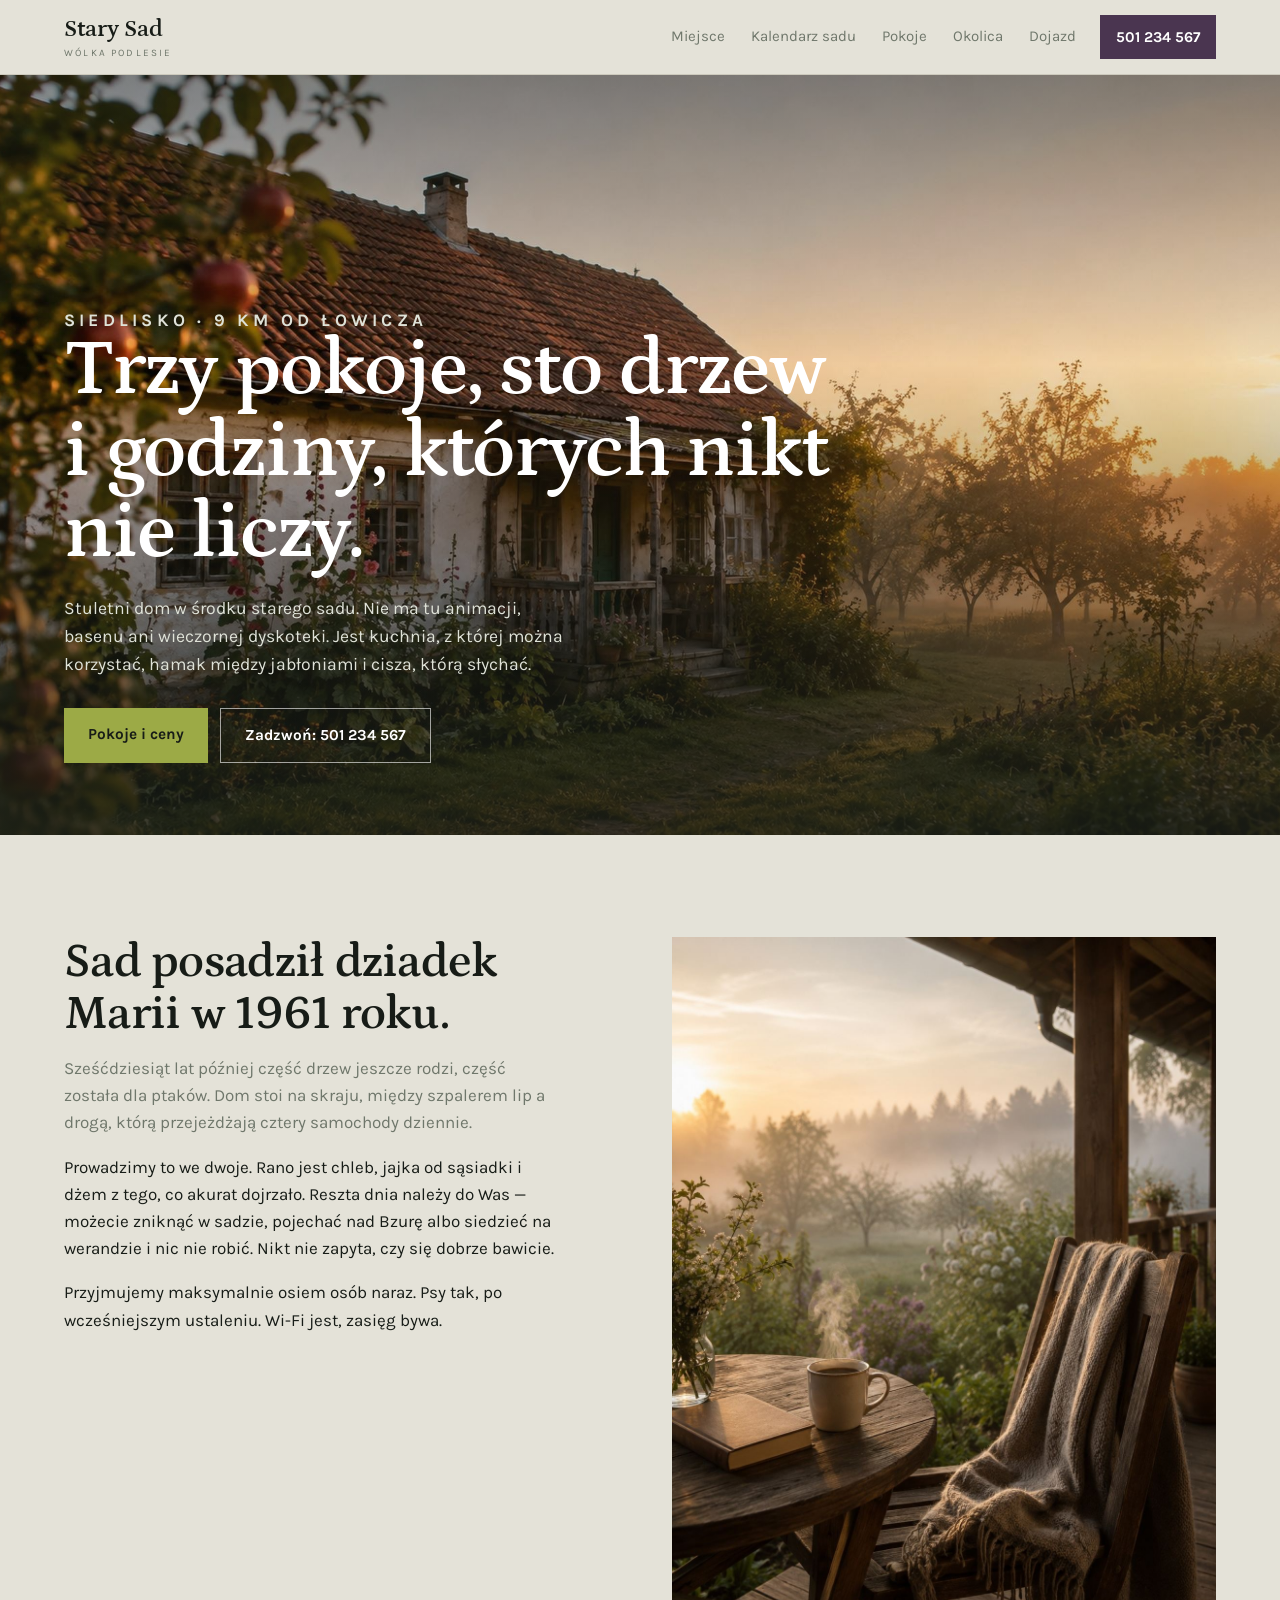
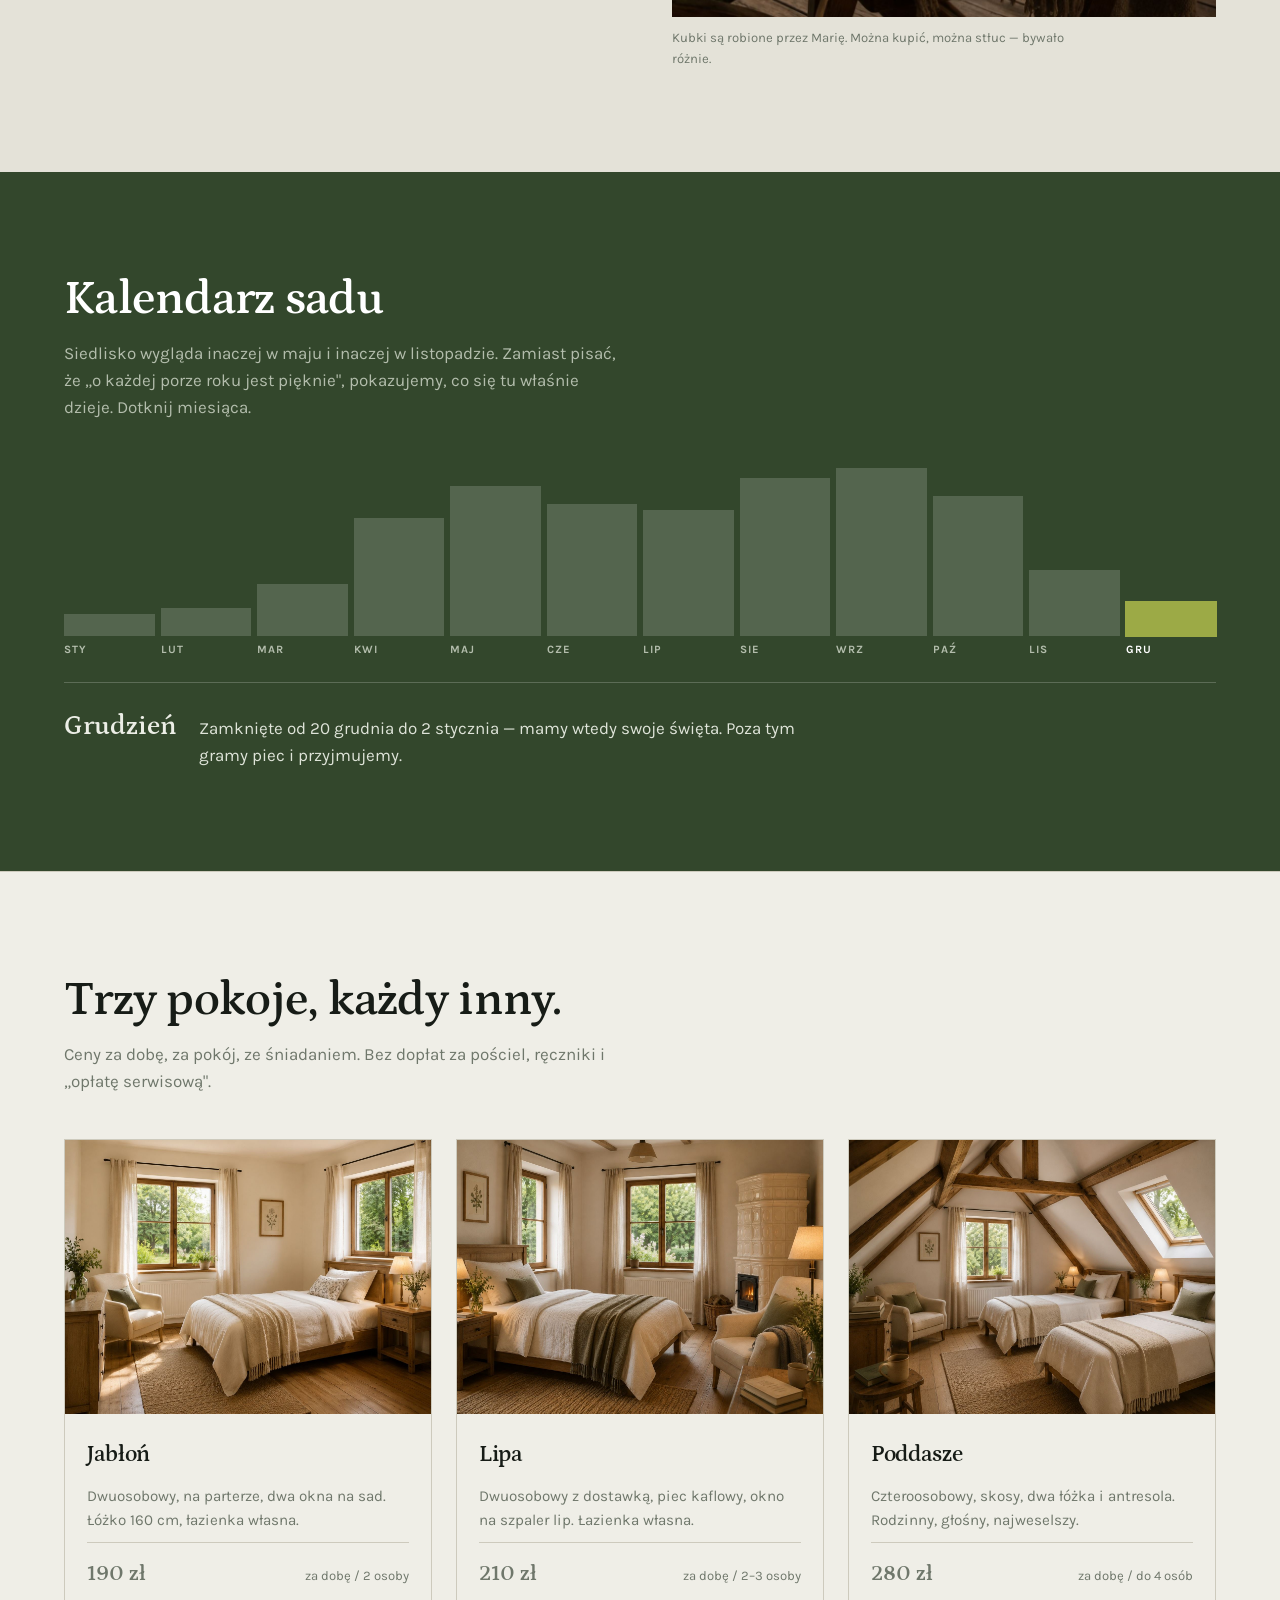
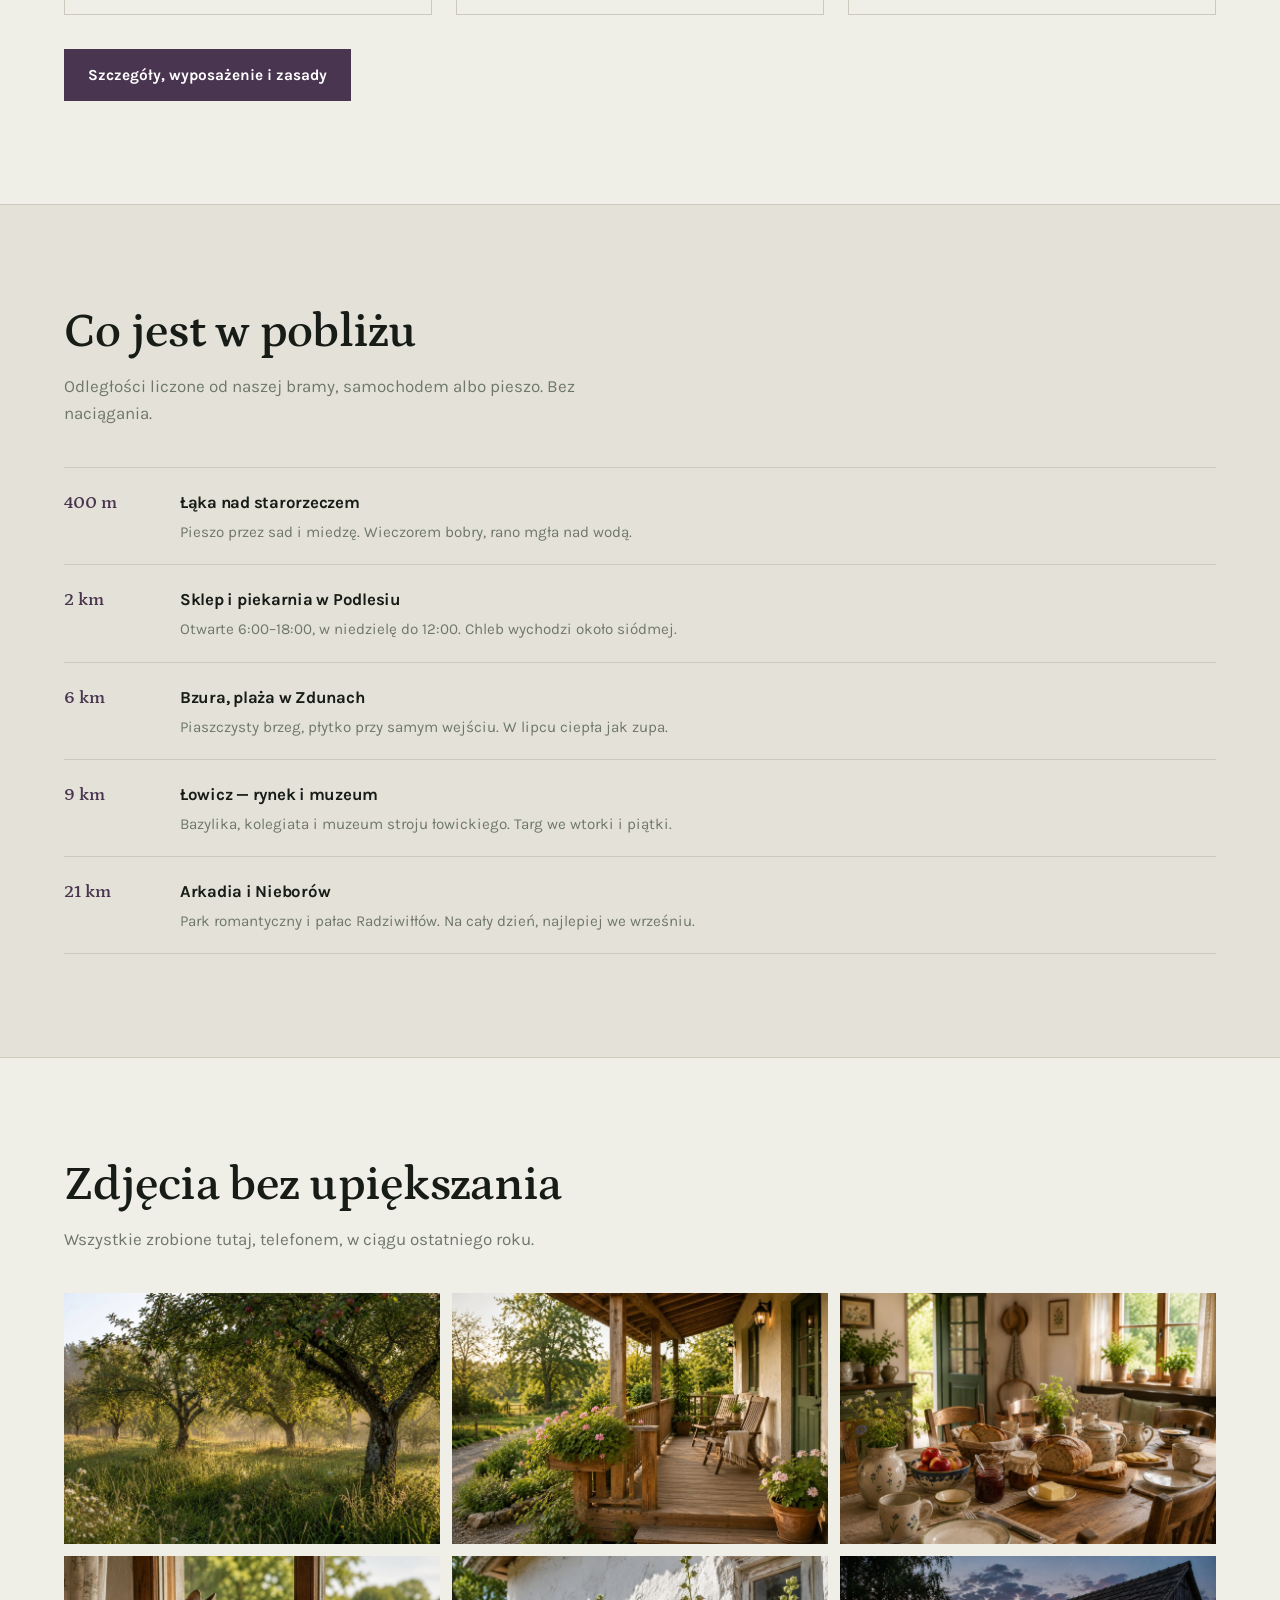
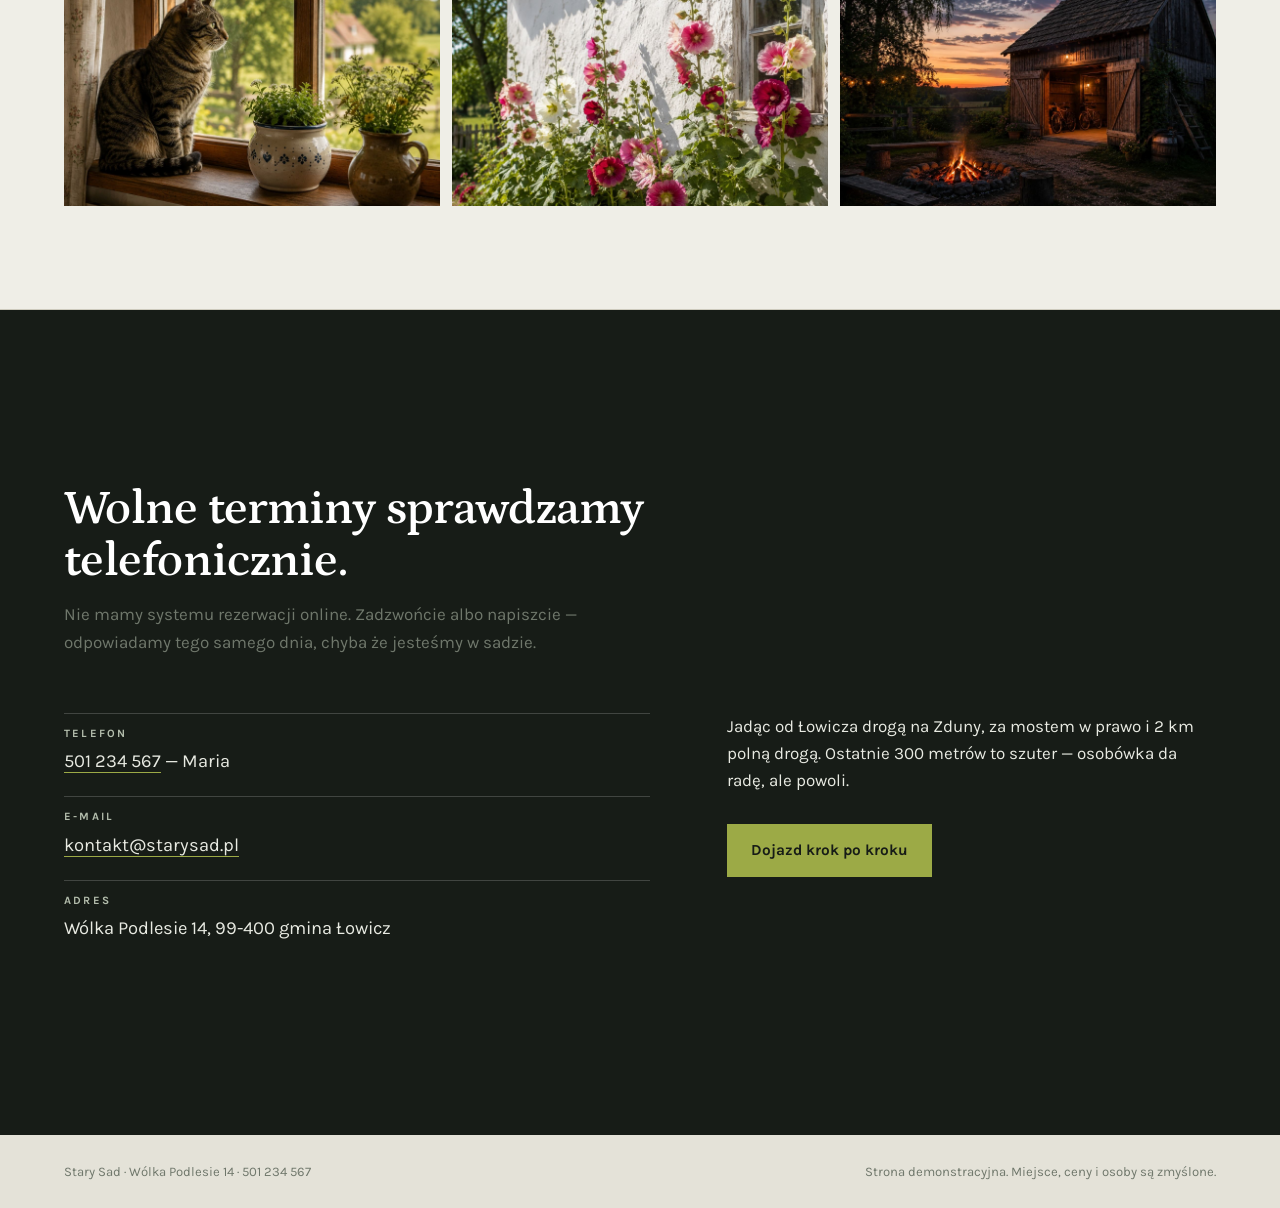
==== index.html @ 6d272d31 "Add files via upload" ====
<!doctype html>
<html lang="pl">
<head>
<meta charset="utf-8">
<meta name="viewport" content="width=device-width,initial-scale=1">
<title>Stary Sad — siedlisko w starym sadzie pod Łowiczem</title>
<meta name="description" content="Trzy pokoje w stuletnim domu, sto drzew owocowych i cisza. Nocleg od 190 zł. Siedlisko Stary Sad, Wólka Podlesie koło Łowicza.">
<meta property="og:title" content="Stary Sad — siedlisko w starym sadzie">
<meta property="og:description" content="Trzy pokoje, sto drzew i godziny, których nikt nie liczy. 9 km od Łowicza.">
<meta property="og:type" content="website">
<meta property="og:image" content="https://alexgreen-art.github.io/stary-sad/img/hero-dom.jpg">
<meta property="og:image:width" content="2000">
<meta property="og:image:height" content="1125">
<meta property="og:url" content="https://alexgreen-art.github.io/stary-sad/">
<meta property="og:locale" content="pl_PL">
<link rel="icon" href="data:image/svg+xml,<svg xmlns='http://www.w3.org/2000/svg' viewBox='0 0 32 32'><rect width='32' height='32' fill='%2333472c'/><circle cx='16' cy='19' r='8' fill='%239caa46'/><path d='M16 11V5' stroke='%23e4e2d8' stroke-width='2'/></svg>">
<link rel="preconnect" href="https://fonts.googleapis.com">
<link rel="preconnect" href="https://fonts.gstatic.com" crossorigin>
<link href="https://fonts.googleapis.com/css2?family=Karla:wght@400;700&family=Petrona:wght@500;600&display=swap" rel="stylesheet">
<link rel="canonical" href="https://alexgreen-art.github.io/stary-sad/">
<link rel="stylesheet" href="styl.css">
</head>
<body>

<header class="gora">
  <div class="owijka gora-rzad">
    <a class="znak" href="index.html">Stary Sad<i>Wólka Podlesie</i></a>
    <nav class="menu">
      <a href="#miejsce">Miejsce</a>
      <a href="#kalendarz">Kalendarz sadu</a>
      <a href="pokoje.html">Pokoje</a>
      <a href="#okolica">Okolica</a>
      <a href="kontakt.html">Dojazd</a>
    </nav>
    <a class="telefon" href="tel:+48501234567">501 234 567</a>
  </div>
</header>

<main>

<section class="hero">
  <div class="ph" data-opis="zdjęcie: dom i sad wiosną">
    <img src="img/hero-dom.jpg" width="2000" height="1125" fetchpriority="high" alt="Bielona chałupa z gankiem, sad we mgle o wschodzie słońca">
  </div>
  <div class="owijka hero-tresc">
    <p class="nadpis">Siedlisko · 9 km od Łowicza</p>
    <h1>Trzy pokoje, sto drzew<br>i godziny, których nikt nie liczy.</h1>
    <p>Stuletni dom w środku starego sadu. Nie ma tu animacji, basenu ani wieczornej dyskoteki. Jest kuchnia, z której można korzystać, hamak między jabłoniami i cisza, którą słychać.</p>
    <div class="przyciski">
      <a class="btn btn-glowny" href="pokoje.html">Pokoje i ceny</a>
      <a class="btn btn-obrys" href="tel:+48501234567">Zadzwoń: 501 234 567</a>
    </div>
  </div>
</section>

<section class="blok">
  <div class="owijka para" id="miejsce">
    <div>
      <h2 class="tytul">Sad posadził dziadek Marii w 1961 roku.</h2>
      <p class="wstep">Sześćdziesiąt lat później część drzew jeszcze rodzi, część została dla ptaków. Dom stoi na skraju, między szpalerem lip a drogą, którą przejeżdżają cztery samochody dziennie.</p>
      <p>Prowadzimy to we dwoje. Rano jest chleb, jajka od sąsiadki i dżem z tego, co akurat dojrzało. Reszta dnia należy do Was — możecie zniknąć w sadzie, pojechać nad Bzurę albo siedzieć na werandzie i nic nie robić. Nikt nie zapyta, czy się dobrze bawicie.</p>
      <p>Przyjmujemy maksymalnie osiem osób naraz. Psy tak, po wcześniejszym ustaleniu. Wi-Fi jest, zasięg bywa.</p>
    </div>
    <div>
      <div class="ph" data-opis="zdjęcie: weranda o poranku" style="aspect-ratio:4/5">
        <img src="img/weranda.jpg" width="1122" height="1402" loading="lazy" decoding="async" alt="Poranna kawa w ręcznie robionym kubku na tle łąki">
      </div>
      <p class="podpis">Kubki są robione przez Marię. Można kupić, można stłuc — bywało różnie.</p>
    </div>
  </div>
</section>

<section class="blok kalendarz">
  <div class="owijka" id="kalendarz">
    <h2 class="tytul">Kalendarz sadu</h2>
    <p class="wstep">Siedlisko wygląda inaczej w maju i inaczej w listopadzie. Zamiast pisać, że „o każdej porze roku jest pięknie", pokazujemy, co się tu właśnie dzieje. Dotknij miesiąca.</p>

    <div class="miesiace">
      <button class="mies" data-pelna="Styczeń" data-opis="Sad śpi, dom grzeje piec kaflowy. Najtańszy i najcichszy miesiąc w roku — przyjeżdżają głównie ci, którzy chcą coś napisać albo przespać tydzień."><span class="slupek" style="height:22px"></span><span>Sty</span></button>
      <button class="mies" data-pelna="Luty" data-opis="Cięcie drzew. Jeśli chcecie się nauczyć, jak się to robi, weźcie rękawice — sekator się znajdzie."><span class="slupek" style="height:28px"></span><span>Lut</span></button>
      <button class="mies" data-pelna="Marzec" data-opis="Przylatują szpaki, ruszają przebiśniegi pod lipami. Ziemia jeszcze grząska, kalosze obowiązkowe."><span class="slupek" style="height:52px"></span><span>Mar</span></button>
      <button class="mies" data-pelna="Kwiecień" data-opis="Kwitną czereśnie i stare grusze. Najładniejsze dziesięć dni w roku i jednocześnie najbardziej nieprzewidywalne — potrafi spaść śnieg."><span class="slupek" style="height:118px"></span><span>Kwi</span></button>
      <button class="mies" data-pelna="Maj" data-opis="Pełnia kwitnienia jabłoni, sad brzęczy tak, że słychać go z drogi. Wieczorami słowik w żywopłocie. Terminy schodzą najszybciej."><span class="slupek" style="height:150px"></span><span>Maj</span></button>
      <button class="mies" data-pelna="Czerwiec" data-opis="Truskawki i pierwsze wiśnie. Trawa po kolana, łąka za sadem pełna koniczyny. Dobry moment na przyjazd z dziećmi."><span class="slupek" style="height:132px"></span><span>Cze</span></button>
      <button class="mies" data-pelna="Lipiec" data-opis="Gorąco. Kwitną lipy przy drodze i pachną na całą wieś. Bzura jest ciepła na tyle, żeby się kąpać."><span class="slupek" style="height:126px"></span><span>Lip</span></button>
      <button class="mies" data-pelna="Sierpień" data-opis="Papierówki. Spadają szybciej, niż da się je zjeść — zabierajcie do domu, ile chcecie. Wieczory jeszcze długie, noce już chłodne."><span class="slupek" style="height:158px"></span><span>Sie</span></button>
      <button class="mies" data-pelna="Wrzesień" data-opis="Zbiór właściwy: antonówki, szara reneta, papierówka późna. Można pomóc, można patrzeć. Nawłoć na miedzy robi się złota."><span class="slupek" style="height:168px"></span><span>Wrz</span></button>
      <button class="mies" data-pelna="Październik" data-opis="Prasa do soku pracuje codziennie. Sad czerwienieje, mgły do południa. Najlepszy miesiąc na zdjęcia i na spanie po dwanaście godzin."><span class="slupek" style="height:140px"></span><span>Paź</span></button>
      <button class="mies" data-pelna="Listopad" data-opis="Ostatnie jabłka na drzewach zostają dla kwiczołów. Grabienie liści, ognisko, wcześnie robi się ciemno."><span class="slupek" style="height:66px"></span><span>Lis</span></button>
      <button class="mies" data-pelna="Grudzień" data-opis="Zamknięte od 20 grudnia do 2 stycznia — mamy wtedy swoje święta. Poza tym gramy piec i przyjmujemy."><span class="slupek" style="height:34px"></span><span>Gru</span></button>
    </div>

    <div class="opis-miesiaca">
      <b>Maj</b>
      <p>Pełnia kwitnienia jabłoni, sad brzęczy tak, że słychać go z drogi.</p>
    </div>
  </div>
</section>

<section class="blok blok-len">
  <div class="owijka" id="pokoje">
    <h2 class="tytul">Trzy pokoje, każdy inny.</h2>
    <p class="wstep">Ceny za dobę, za pokój, ze śniadaniem. Bez dopłat za pościel, ręczniki i „opłatę serwisową".</p>

    <div class="pokoje">
      <article class="pokoj">
        <div class="ph" data-opis="zdjęcie: pokój Jabłoń">
          <img src="img/pokoj-jablon.jpg" width="1448" height="1086" loading="lazy" decoding="async" alt="Pokój Jabłoń z widokiem na sad">
        </div>
        <div class="pokoj-tresc">
          <h3>Jabłoń</h3>
          <p>Dwuosobowy, na parterze, dwa okna na sad. Łóżko 160 cm, łazienka własna.</p>
          <p class="cena"><b>190 zł</b><small>za dobę / 2 osoby</small></p>
        </div>
      </article>

      <article class="pokoj">
        <div class="ph" data-opis="zdjęcie: pokój Lipa">
          <img src="img/pokoj-lipa.jpg" width="1448" height="1086" loading="lazy" decoding="async" alt="Pokój Lipa z widokiem na szpaler lip">
        </div>
        <div class="pokoj-tresc">
          <h3>Lipa</h3>
          <p>Dwuosobowy z dostawką, piec kaflowy, okno na szpaler lip. Łazienka własna.</p>
          <p class="cena"><b>210 zł</b><small>za dobę / 2–3 osoby</small></p>
        </div>
      </article>

      <article class="pokoj">
        <div class="ph" data-opis="zdjęcie: poddasze">
          <img src="img/pokoj-poddasze.jpg" width="1448" height="1086" loading="lazy" decoding="async" alt="Pokój na poddaszu ze skosami">
        </div>
        <div class="pokoj-tresc">
          <h3>Poddasze</h3>
          <p>Czteroosobowy, skosy, dwa łóżka i antresola. Rodzinny, głośny, najweselszy.</p>
          <p class="cena"><b>280 zł</b><small>za dobę / do 4 osób</small></p>
        </div>
      </article>
    </div>

    <div class="przyciski" style="margin-top:34px">
      <a class="btn btn-ciemny" href="pokoje.html">Szczegóły, wyposażenie i zasady</a>
    </div>
  </div>
</section>

<section class="blok">
  <div class="owijka" id="okolica">
    <h2 class="tytul">Co jest w pobliżu</h2>
    <p class="wstep">Odległości liczone od naszej bramy, samochodem albo pieszo. Bez naciągania.</p>

    <div class="okolica">
      <div class="pozycja">
        <span class="dystans">400 m</span>
        <div><h3>Łąka nad starorzeczem</h3><p>Pieszo przez sad i miedzę. Wieczorem bobry, rano mgła nad wodą.</p></div>
      </div>
      <div class="pozycja">
        <span class="dystans">2 km</span>
        <div><h3>Sklep i piekarnia w Podlesiu</h3><p>Otwarte 6:00–18:00, w niedzielę do 12:00. Chleb wychodzi około siódmej.</p></div>
      </div>
      <div class="pozycja">
        <span class="dystans">6 km</span>
        <div><h3>Bzura, plaża w Zdunach</h3><p>Piaszczysty brzeg, płytko przy samym wejściu. W lipcu ciepła jak zupa.</p></div>
      </div>
      <div class="pozycja">
        <span class="dystans">9 km</span>
        <div><h3>Łowicz — rynek i muzeum</h3><p>Bazylika, kolegiata i muzeum stroju łowickiego. Targ we wtorki i piątki.</p></div>
      </div>
      <div class="pozycja">
        <span class="dystans">21 km</span>
        <div><h3>Arkadia i Nieborów</h3><p>Park romantyczny i pałac Radziwiłłów. Na cały dzień, najlepiej we wrześniu.</p></div>
      </div>
    </div>
  </div>
</section>

<section class="blok blok-len">
  <div class="owijka">
    <h2 class="tytul">Zdjęcia bez upiększania</h2>
    <p class="wstep">Wszystkie zrobione tutaj, telefonem, w ciągu ostatniego roku.</p>
    <div class="galeria">
      <div class="ph" data-opis="galeria 1: sad"><img src="img/galeria-sad.jpg" width="1536" height="1024" loading="lazy" decoding="async" alt="Stare jabłonie w sadzie"></div>
      <div class="ph" data-opis="galeria 2: ganek"><img src="img/galeria-ganek.jpg" width="1535" height="1024" loading="lazy" decoding="async" alt="Ganek z drewnianymi krzesłami"></div>
      <div class="ph" data-opis="galeria 3: śniadanie"><img src="img/galeria-sniadanie.jpg" width="1536" height="1024" loading="lazy" decoding="async" alt="Śniadanie na wspólnym stole"></div>
      <div class="ph" data-opis="galeria 4: kot"><img src="img/galeria-kot.jpg" width="1535" height="1024" loading="lazy" decoding="async" alt="Kot na parapecie"></div>
      <div class="ph" data-opis="galeria 5: kwiaty"><img src="img/galeria-kwiaty.jpg" width="1535" height="1024" loading="lazy" decoding="async" alt="Kwiaty przy ścianie domu"></div>
      <div class="ph" data-opis="galeria 6: stodoła"><img src="img/galeria-stodola.jpg" width="1535" height="1024" loading="lazy" decoding="async" alt="Stodoła i ognisko o zmierzchu"></div>
    </div>
  </div>
</section>

<section class="blok kontakt">
  <div class="owijka" id="kontakt">
    <h2 class="tytul">Wolne terminy sprawdzamy telefonicznie.</h2>
    <p class="wstep">Nie mamy systemu rezerwacji online. Zadzwońcie albo napiszcie — odpowiadamy tego samego dnia, chyba że jesteśmy w sadzie.</p>

    <div class="kontakt-siatka">
      <dl class="dane">
        <div>
          <dt>Telefon</dt>
          <dd><a href="tel:+48501234567">501 234 567</a> — Maria</dd>
        </div>
        <div>
          <dt>E-mail</dt>
          <dd><a href="mailto:kontakt@starysad.pl">kontakt@starysad.pl</a></dd>
        </div>
        <div>
          <dt>Adres</dt>
          <dd>Wólka Podlesie 14, 99-400 gmina Łowicz</dd>
        </div>
      </dl>
      <div>
        <p>Jadąc od Łowicza drogą na Zduny, za mostem w prawo i 2 km polną drogą. Ostatnie 300 metrów to szuter — osobówka da radę, ale powoli.</p>
        <div class="przyciski">
          <a class="btn btn-glowny" href="kontakt.html">Dojazd krok po kroku</a>
        </div>
      </div>
    </div>
  </div>
</section>

</main>

<footer class="owijka stopka">
  <span>Stary Sad · Wólka Podlesie 14 · 501 234 567</span>
  <span>Strona demonstracyjna. Miejsce, ceny i osoby są zmyślone.</span>
</footer>

<script src="skrypt.js"></script>
</body>
</html>
---- styl.css ----
/* Stary Sad — arkusz wspólny dla wszystkich podstron */

:root{
  --atrament:#171c17;
  --sad:#33472c;
  --sad-jasny:#4c6440;
  --sliwka:#4a3550;
  --antonowka:#9caa46;
  --len:#e4e2d8;
  --len-jasny:#efeee7;
  --mgla:#b3bdac;
  --szept:#6f776b;
  --linia:#cdcabd;

  --display:"Petrona",Georgia,serif;
  --tekst:"Karla",system-ui,-apple-system,"Segoe UI",sans-serif;

  --marg:clamp(20px,5vw,64px);
}

*{box-sizing:border-box}
html{scroll-behavior:smooth}
body{
  margin:0;background:var(--len);color:var(--atrament);
  font-family:var(--tekst);font-size:17px;line-height:1.6;
  -webkit-font-smoothing:antialiased;
}
img{display:block;max-width:100%}
a{color:inherit}
h1,h2,h3{font-family:var(--display);font-weight:600;letter-spacing:-.015em;margin:0}
:focus-visible{outline:3px solid var(--sliwka);outline-offset:3px}

.owijka{width:min(1180px,100% - var(--marg)*2);margin-inline:auto}
[id]{scroll-margin-top:95px}

/* ---------- nagłówek ---------- */
.gora{
  position:sticky;top:0;z-index:40;background:var(--len);
  border-bottom:1px solid var(--linia);
}
.gora-rzad{display:flex;align-items:center;gap:24px;min-height:74px}
.znak{font-family:var(--display);font-size:1.5rem;font-weight:600;text-decoration:none;line-height:1.1}
.znak i{display:block;font:400 .62rem/1 var(--tekst);font-style:normal;
  letter-spacing:.22em;text-transform:uppercase;color:var(--szept);margin-top:5px}
.menu{margin-left:auto;display:flex;gap:26px;font-size:.94rem}
.menu a{text-decoration:none;color:var(--szept);padding:4px 0;border-bottom:2px solid transparent}
.menu a:hover,.menu a[aria-current]{color:var(--atrament);border-bottom-color:var(--antonowka)}
.telefon{
  font-weight:700;text-decoration:none;white-space:nowrap;
  padding:10px 16px;background:var(--sliwka);color:#fff;font-size:.94rem;
}
.telefon:hover{background:var(--atrament)}

/* ---------- hero ---------- */
.hero{position:relative;min-height:min(86vh,760px);display:flex;align-items:flex-end;
  background:var(--sad);overflow:hidden}
.hero .ph,.hero .ph img{position:absolute;inset:0;width:100%;height:100%}
.hero .ph img{object-fit:cover;object-position:38% center}
.hero:after{content:"";position:absolute;inset:0;
  background:linear-gradient(180deg,rgba(23,28,23,.45) 0%,rgba(23,28,23,.05) 38%,rgba(23,28,23,.82) 100%)}
.hero-tresc{position:relative;z-index:2;color:#f3f2ea;padding:0 0 clamp(36px,6vw,72px)}
.hero h1{font-size:clamp(2.6rem,6.4vw,5rem);line-height:1.02;max-width:16ch;color:#fff}
.nadpis{font:700 .72rem/1 var(--tekst);letter-spacing:.24em;text-transform:uppercase;
  color:var(--antonowka);margin-bottom:20px}
.hero p{max-width:52ch;font-size:1.1rem;color:#dfe2d8;margin:20px 0 0}
.przyciski{display:flex;gap:12px;flex-wrap:wrap;margin-top:30px}
.btn{display:inline-block;padding:14px 24px;text-decoration:none;font-weight:700;font-size:.96rem}
.btn-glowny{background:var(--antonowka);color:var(--atrament)}
.btn-glowny:hover{background:#b0be55}
.btn-obrys{border:1.5px solid rgba(255,255,255,.6);color:#fff}
.btn-obrys:hover{background:rgba(255,255,255,.12)}
.btn-ciemny{background:var(--sliwka);color:#fff}
.btn-ciemny:hover{background:var(--atrament)}

/* ---------- bloki treści ---------- */
.blok{padding:clamp(56px,8vw,104px) 0}
.blok-len{background:var(--len-jasny);border-block:1px solid var(--linia)}
.tytul{font-size:clamp(1.9rem,4vw,3rem);line-height:1.08;max-width:20ch}
.wstep{color:var(--szept);max-width:56ch;margin-top:14px}
.para{display:grid;grid-template-columns:1fr 1fr;gap:clamp(28px,5vw,64px);align-items:start}
.para > div > p:last-child{margin-bottom:0}
.para p{max-width:50ch}
.podpis{font-size:.82rem;color:var(--szept);margin-top:10px}

/* ---------- kalendarz sadu (element charakterystyczny) ---------- */
.kalendarz{background:var(--sad);color:#eceee6}
.kalendarz .tytul{color:#fff}
.kalendarz .wstep{color:var(--mgla)}
.miesiace{display:grid;grid-template-columns:repeat(12,1fr);gap:6px;margin-top:44px;
  align-items:end;min-height:190px}
.mies{background:none;border:0;padding:0;font:inherit;color:inherit;text-align:left;cursor:pointer;
  display:flex;flex-direction:column;justify-content:flex-end;gap:8px}
.slupek{width:100%;background:rgba(255,255,255,.16);transition:background .2s}
.mies:hover .slupek,.mies[aria-pressed="true"] .slupek{background:var(--antonowka)}
.mies[aria-pressed="true"] .slupek{box-shadow:0 0 0 1px var(--antonowka)}
.mies span{font:700 .7rem/1 var(--tekst);letter-spacing:.1em;text-transform:uppercase;color:var(--mgla)}
.mies[aria-pressed="true"] span{color:#fff}
.opis-miesiaca{
  margin-top:26px;border-top:1px solid rgba(255,255,255,.2);padding-top:22px;
  display:grid;grid-template-columns:auto 1fr;gap:22px;align-items:baseline;min-height:86px}
.opis-miesiaca b{font-family:var(--display);font-size:1.7rem;font-weight:600;white-space:nowrap}
.opis-miesiaca p{margin:0;color:#dfe4d9;max-width:60ch}

/* ---------- pokoje ---------- */
.pokoje{display:grid;grid-template-columns:repeat(3,1fr);gap:24px;margin-top:44px}
.pokoj{background:var(--len-jasny);border:1px solid var(--linia);display:flex;flex-direction:column}
.pokoj .ph{aspect-ratio:4/3}
.pokoj-tresc{padding:22px;display:flex;flex-direction:column;flex:1;gap:10px}
.pokoj h3{font-size:1.45rem}
.pokoj p{margin:0;color:var(--szept);font-size:.95rem}
.cena{margin-top:auto;padding-top:14px;border-top:1px solid var(--linia);
  display:flex;justify-content:space-between;align-items:baseline;gap:10px}
.cena b{font-family:var(--display);font-size:1.35rem;font-weight:600}
.cena small{color:var(--szept);font-size:.82rem}

/* ---------- okolica ---------- */
.okolica{margin-top:40px;border-top:1px solid var(--linia)}
.pozycja{display:grid;grid-template-columns:96px 1fr;gap:20px;padding:20px 0;
  border-bottom:1px solid var(--linia);align-items:baseline}
.dystans{font-family:var(--display);font-size:1.15rem;font-weight:600;color:var(--sliwka)}
.pozycja h3{font-size:1.05rem;font-family:var(--tekst);font-weight:700;margin-bottom:3px}
.pozycja p{margin:0;color:var(--szept);font-size:.95rem}

/* ---------- galeria ---------- */
.galeria{display:grid;grid-template-columns:repeat(3,1fr);gap:12px;margin-top:40px}
.galeria .ph{aspect-ratio:3/2}

/* ---------- zdjęcia i zastępniki ---------- */
.ph{position:relative;overflow:hidden;background:var(--mgla)}
.ph img{width:100%;height:100%;object-fit:cover}
.ph.brak{background:
  repeating-linear-gradient(45deg,#c9cfc2 0 10px,#c3cabc 10px 20px);}
.ph.brak:after{
  content:attr(data-opis);position:absolute;inset:0;display:flex;align-items:center;
  justify-content:center;text-align:center;padding:16px;
  font:700 .74rem/1.45 var(--tekst);letter-spacing:.1em;text-transform:uppercase;color:#4c5548}
.ph.brak img{display:none}

/* ---------- kontakt / stopka ---------- */
.kontakt{background:var(--atrament);color:#e8eae2}
main > section:last-child{min-height:calc(100vh - 75px);display:flex;align-items:center}
.kontakt .tytul{color:#fff}
.kontakt-siatka{display:grid;grid-template-columns:1.2fr 1fr;gap:clamp(30px,6vw,80px);margin-top:40px}
.dane{display:grid;gap:20px}
.dane div{border-top:1px solid rgba(255,255,255,.18);padding-top:14px}
.dane dt{font:700 .7rem/1 var(--tekst);letter-spacing:.2em;text-transform:uppercase;
  color:var(--mgla);margin-bottom:8px}
.dane dd{margin:0;font-size:1.15rem}
.dane a{text-decoration:none;border-bottom:1px solid var(--antonowka)}
.stopka{padding:26px 0;font-size:.82rem;color:var(--szept);display:flex;
  justify-content:space-between;gap:16px;flex-wrap:wrap}

/* ---------- podstrony ---------- */
.naglowek-strony{padding:clamp(48px,7vw,86px) 0 0}
.naglowek-strony h1{font-size:clamp(2.2rem,5vw,3.8rem);line-height:1.05;max-width:18ch}
.pokoj-duzy{display:grid;grid-template-columns:1fr 1fr;gap:clamp(28px,5vw,60px);
  align-items:center;padding:clamp(40px,6vw,72px) 0;border-bottom:1px solid var(--linia)}
.pokoj-duzy:nth-child(even) .ph{order:2}
.pokoj-duzy .ph{aspect-ratio:4/3}
.lista{list-style:none;padding:0;margin:18px 0 0;display:grid;gap:8px}
.lista li{padding-left:22px;position:relative;color:var(--szept);font-size:.96rem}
.lista li:before{content:"";position:absolute;left:0;top:.62em;width:9px;height:9px;
  background:var(--antonowka)}
.tabela{width:100%;border-collapse:collapse;margin-top:30px;font-size:.96rem}
.tabela th,.tabela td{text-align:left;padding:13px 12px;border-bottom:1px solid var(--linia)}
.tabela th{font:700 .72rem/1 var(--tekst);letter-spacing:.16em;text-transform:uppercase;color:var(--szept)}
.tabela td:last-child,.tabela th:last-child{text-align:right}

/* ---------- responsywność ---------- */
@media(max-width:900px){
  main > section:last-child{min-height:0;display:block}
  .para,.kontakt-siatka,.pokoj-duzy{grid-template-columns:1fr}
  .pokoj-duzy:nth-child(even) .ph{order:0}
  .pokoje{grid-template-columns:1fr;max-width:460px}
  .galeria{grid-template-columns:repeat(2,1fr)}
  .menu{display:none}
  .gora-rzad{justify-content:space-between}
  .telefon{margin-left:auto}
  .miesiace{grid-template-columns:repeat(6,1fr);row-gap:18px;min-height:0}
  .slupek{min-height:14px}
  .opis-miesiaca{grid-template-columns:1fr;gap:8px}
}
@media(max-width:520px){
  body{font-size:16px}
  .pozycja{grid-template-columns:1fr;gap:4px}
  .znak{font-size:1.25rem}
}
@media(prefers-reduced-motion:reduce){
  html{scroll-behavior:auto}
  *{transition:none!important}
}
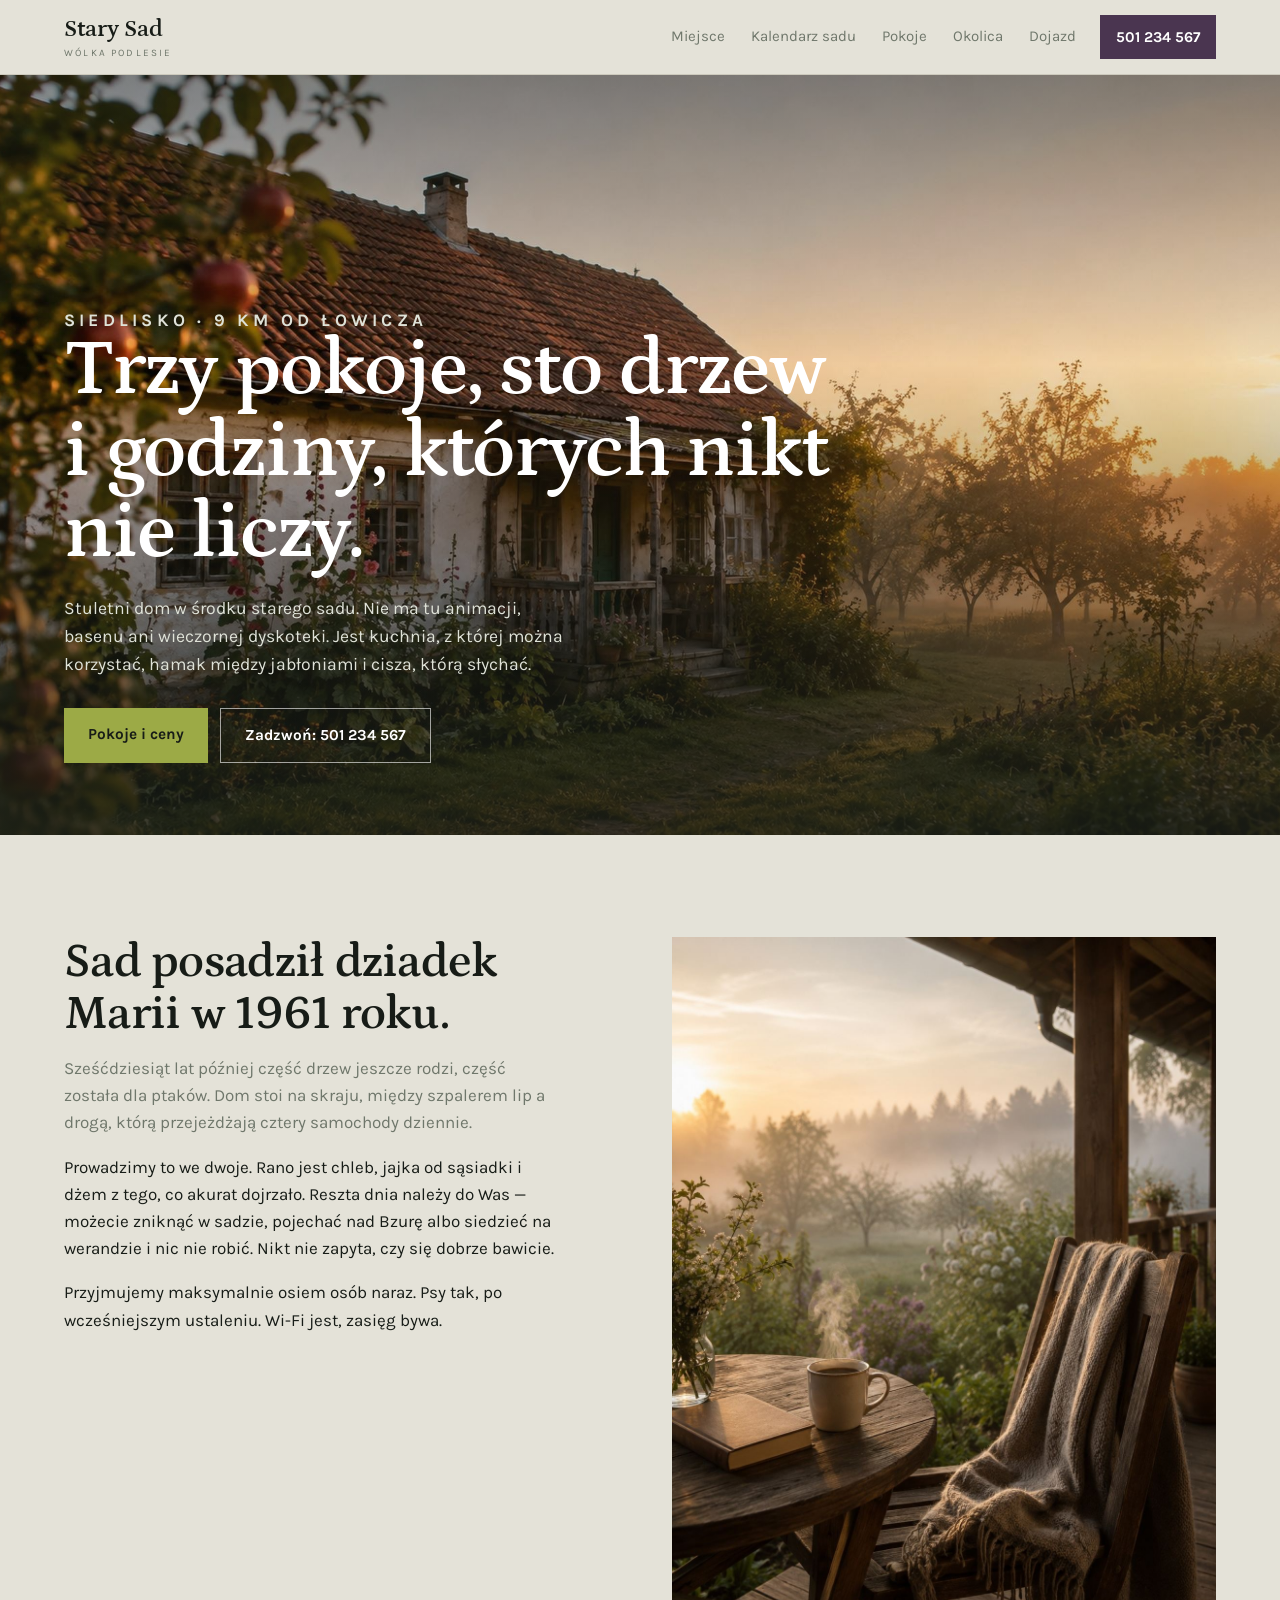
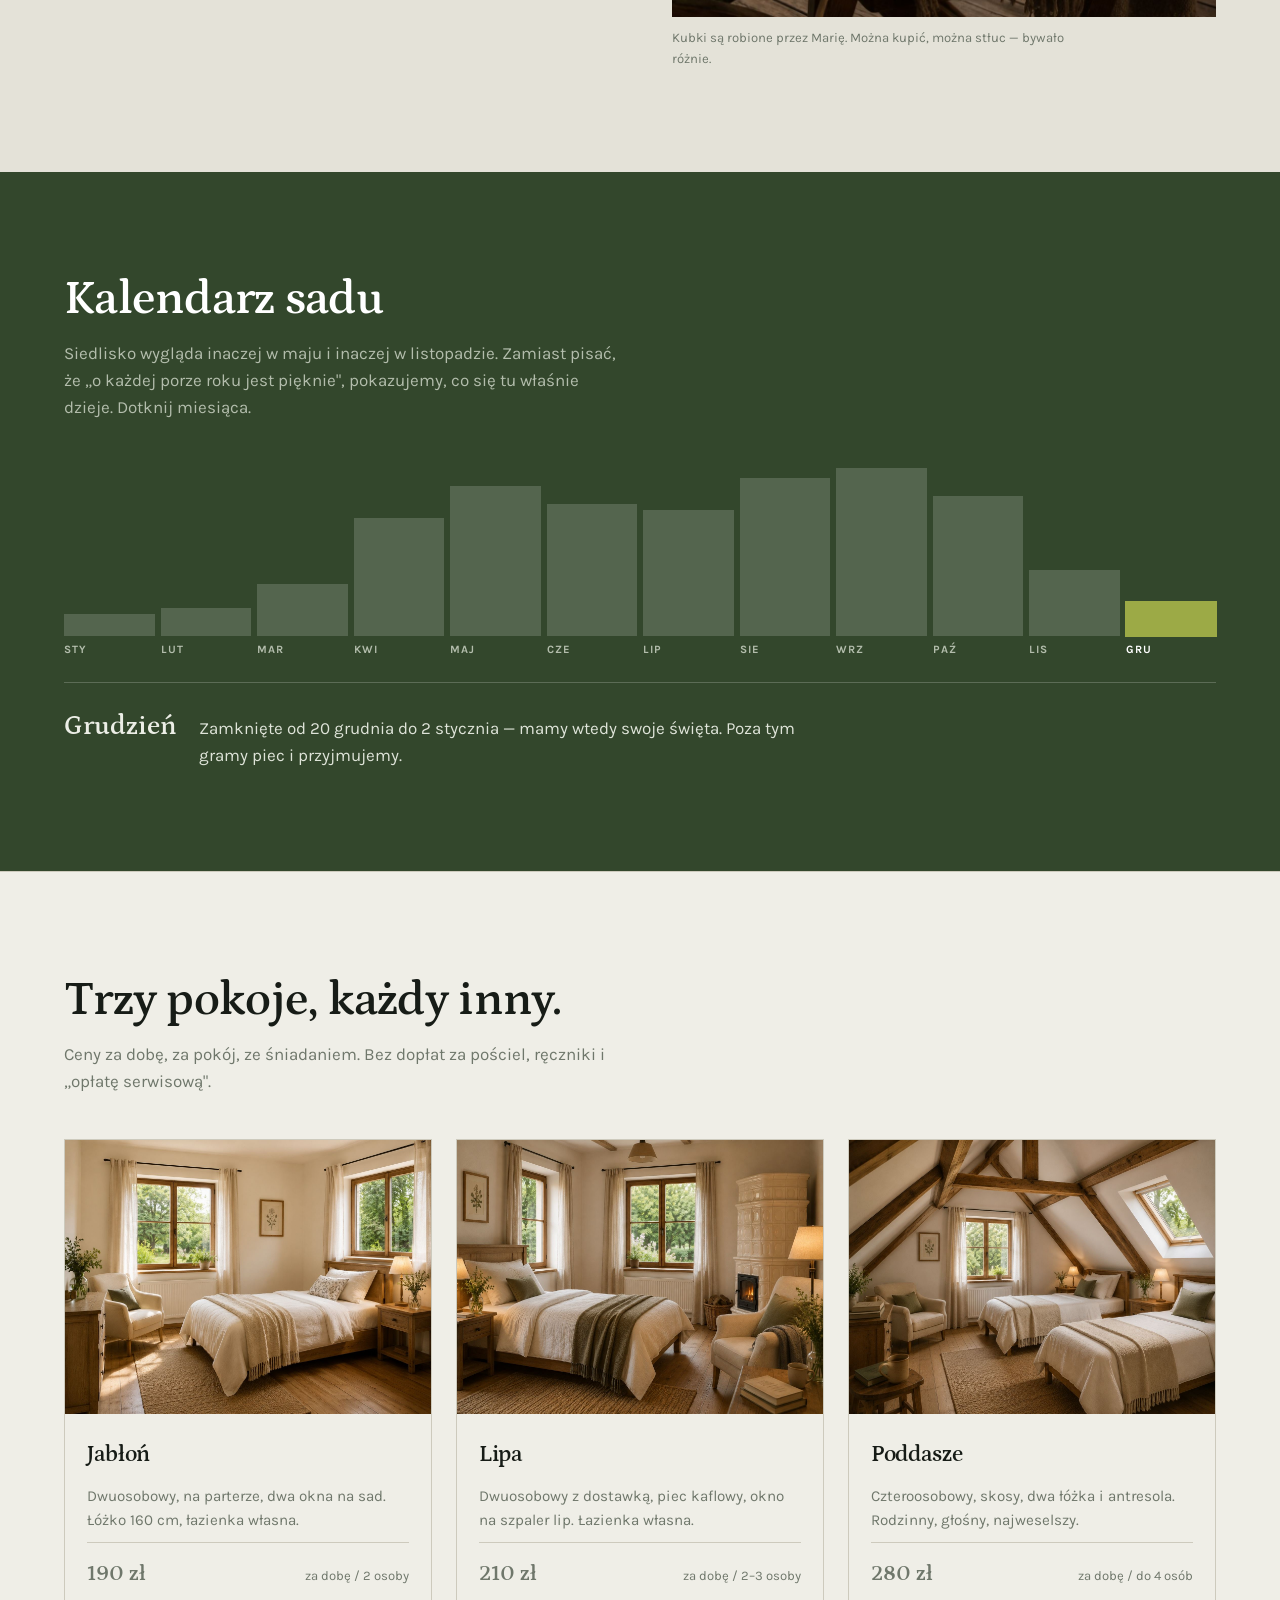
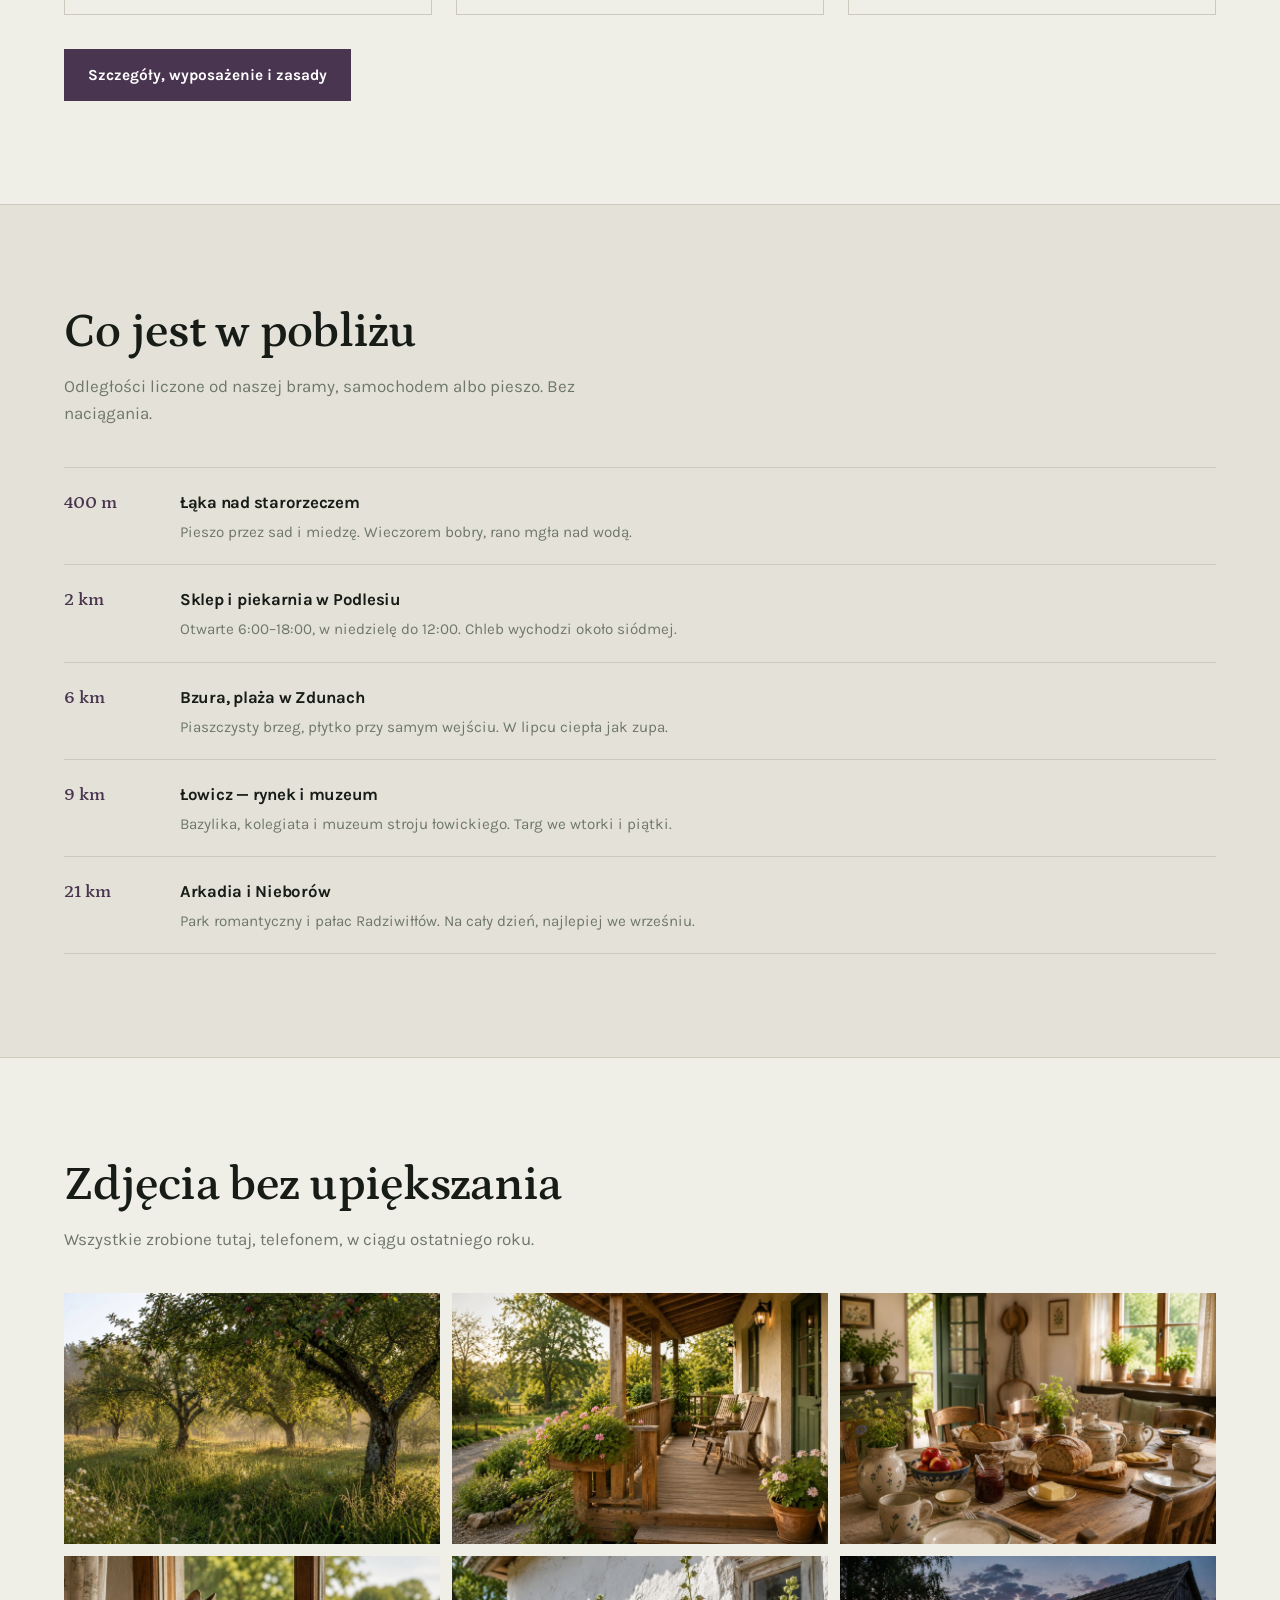
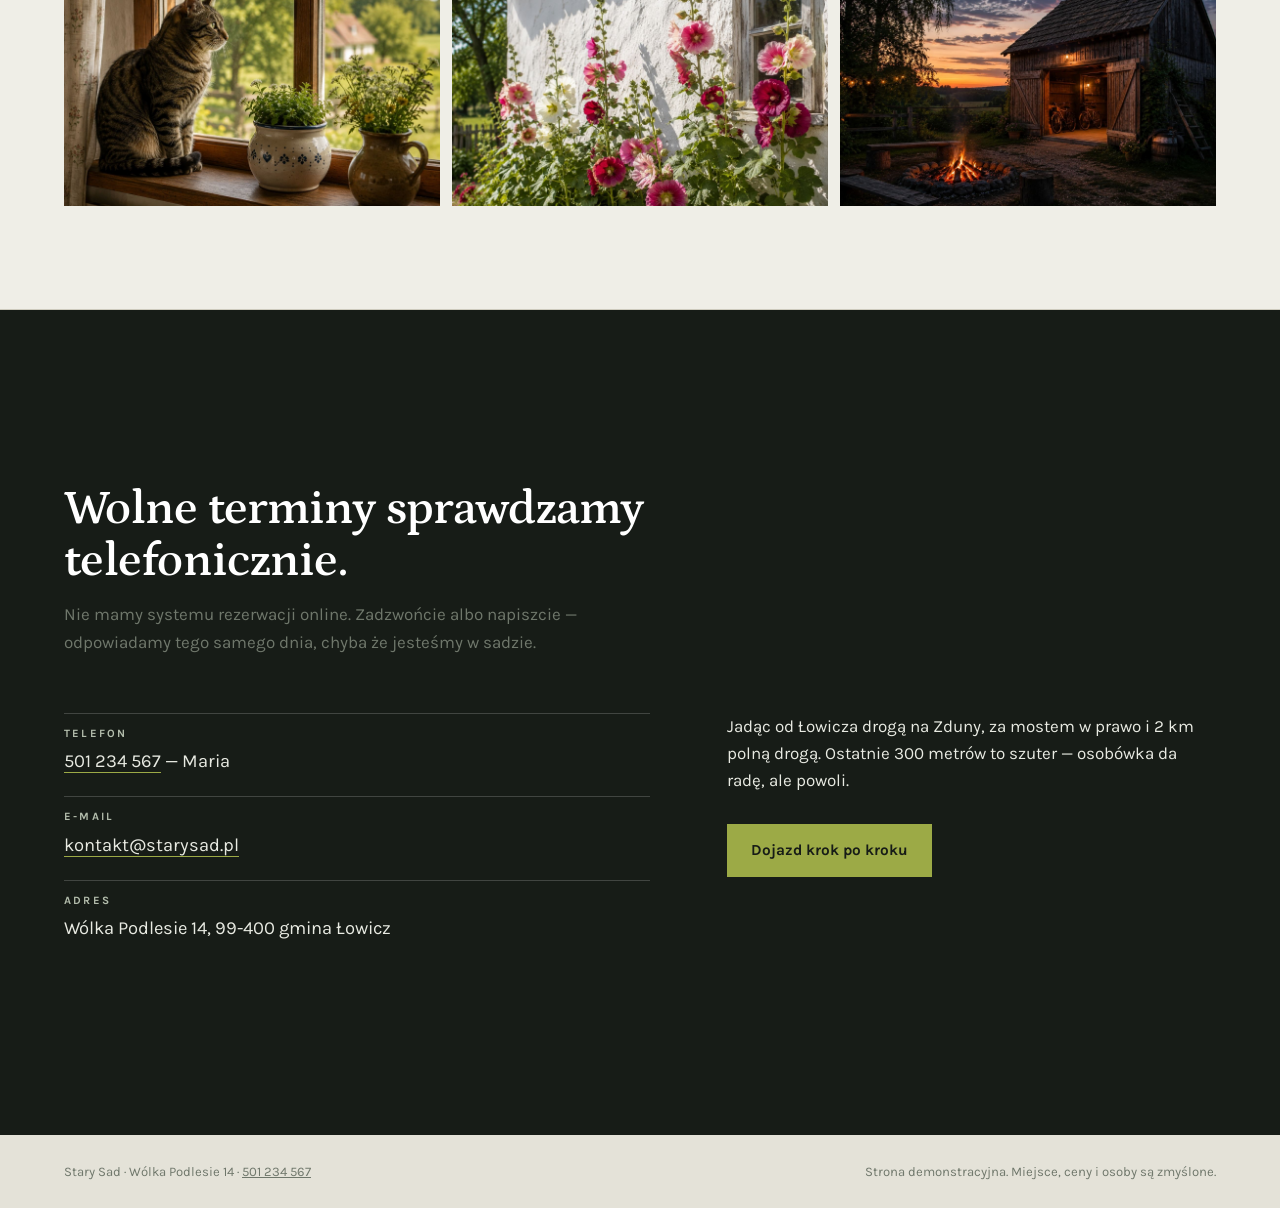
==== commit f463b8d7: "Add files via upload" ====
--- a/index.html
+++ b/index.html
@@ -18,7 +18,7 @@
 <link rel="preconnect" href="https://fonts.gstatic.com" crossorigin>
 <link href="https://fonts.googleapis.com/css2?family=Karla:wght@400;700&family=Petrona:wght@500;600&display=swap" rel="stylesheet">
 <link rel="canonical" href="https://alexgreen-art.github.io/stary-sad/">
-<link rel="stylesheet" href="styl.css">
+<link rel="stylesheet" href="styl.css?v=2">
 </head>
 <body>
 
@@ -34,6 +34,13 @@
     </nav>
     <a class="telefon" href="tel:+48501234567">501 234 567</a>
   </div>
+  <nav class="menu-tel owijka" aria-label="Menu">
+    <a href="#miejsce">Miejsce</a>
+    <a href="#kalendarz">Kalendarz sadu</a>
+    <a href="pokoje.html">Pokoje</a>
+    <a href="#okolica">Okolica</a>
+    <a href="kontakt.html">Dojazd</a>
+  </nav>
 </header>
 
 <main>
@@ -221,7 +228,7 @@
 </main>
 
 <footer class="owijka stopka">
-  <span>Stary Sad · Wólka Podlesie 14 · 501 234 567</span>
+  <span>Stary Sad · Wólka Podlesie 14 · <a href="tel:+48501234567">501 234 567</a></span>
   <span>Strona demonstracyjna. Miejsce, ceny i osoby są zmyślone.</span>
 </footer>
 
--- a/styl.css
+++ b/styl.css
@@ -43,6 +43,7 @@
 .znak i{display:block;font:400 .62rem/1 var(--tekst);font-style:normal;
   letter-spacing:.22em;text-transform:uppercase;color:var(--szept);margin-top:5px}
 .menu{margin-left:auto;display:flex;gap:26px;font-size:.94rem}
+.menu-tel{display:none}
 .menu a{text-decoration:none;color:var(--szept);padding:4px 0;border-bottom:2px solid transparent}
 .menu a:hover,.menu a[aria-current]{color:var(--atrament);border-bottom-color:var(--antonowka)}
 .telefon{
@@ -174,6 +175,11 @@
   .pokoje{grid-template-columns:1fr;max-width:460px}
   .galeria{grid-template-columns:repeat(2,1fr)}
   .menu{display:none}
+  .menu-tel{display:flex;gap:20px;overflow-x:auto;font-size:.88rem;
+    padding:9px 0 11px;border-top:1px solid var(--linia)}
+  .menu-tel a{text-decoration:none;color:var(--szept);white-space:nowrap;
+    padding-bottom:3px;border-bottom:2px solid transparent}
+  .menu-tel a[aria-current]{color:var(--atrament);border-bottom-color:var(--antonowka)}
   .gora-rzad{justify-content:space-between}
   .telefon{margin-left:auto}
   .miesiace{grid-template-columns:repeat(6,1fr);row-gap:18px;min-height:0}
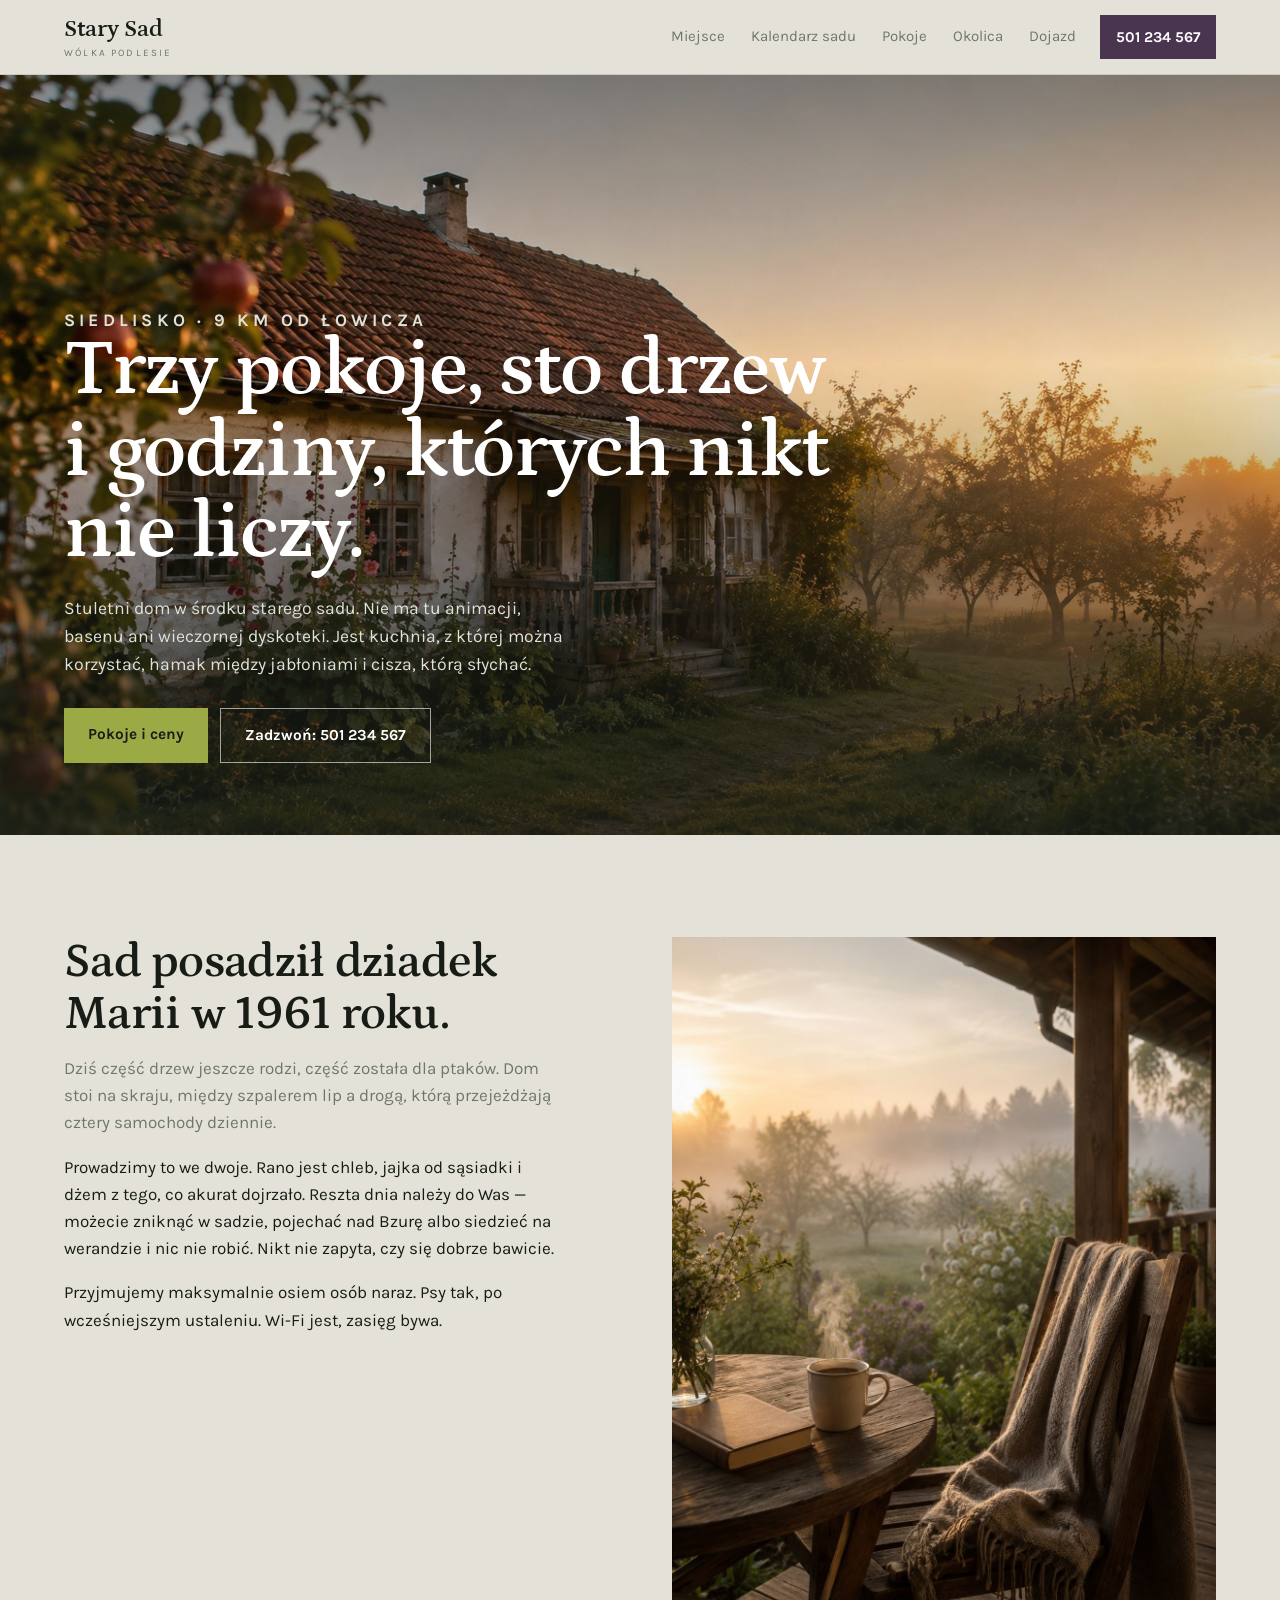
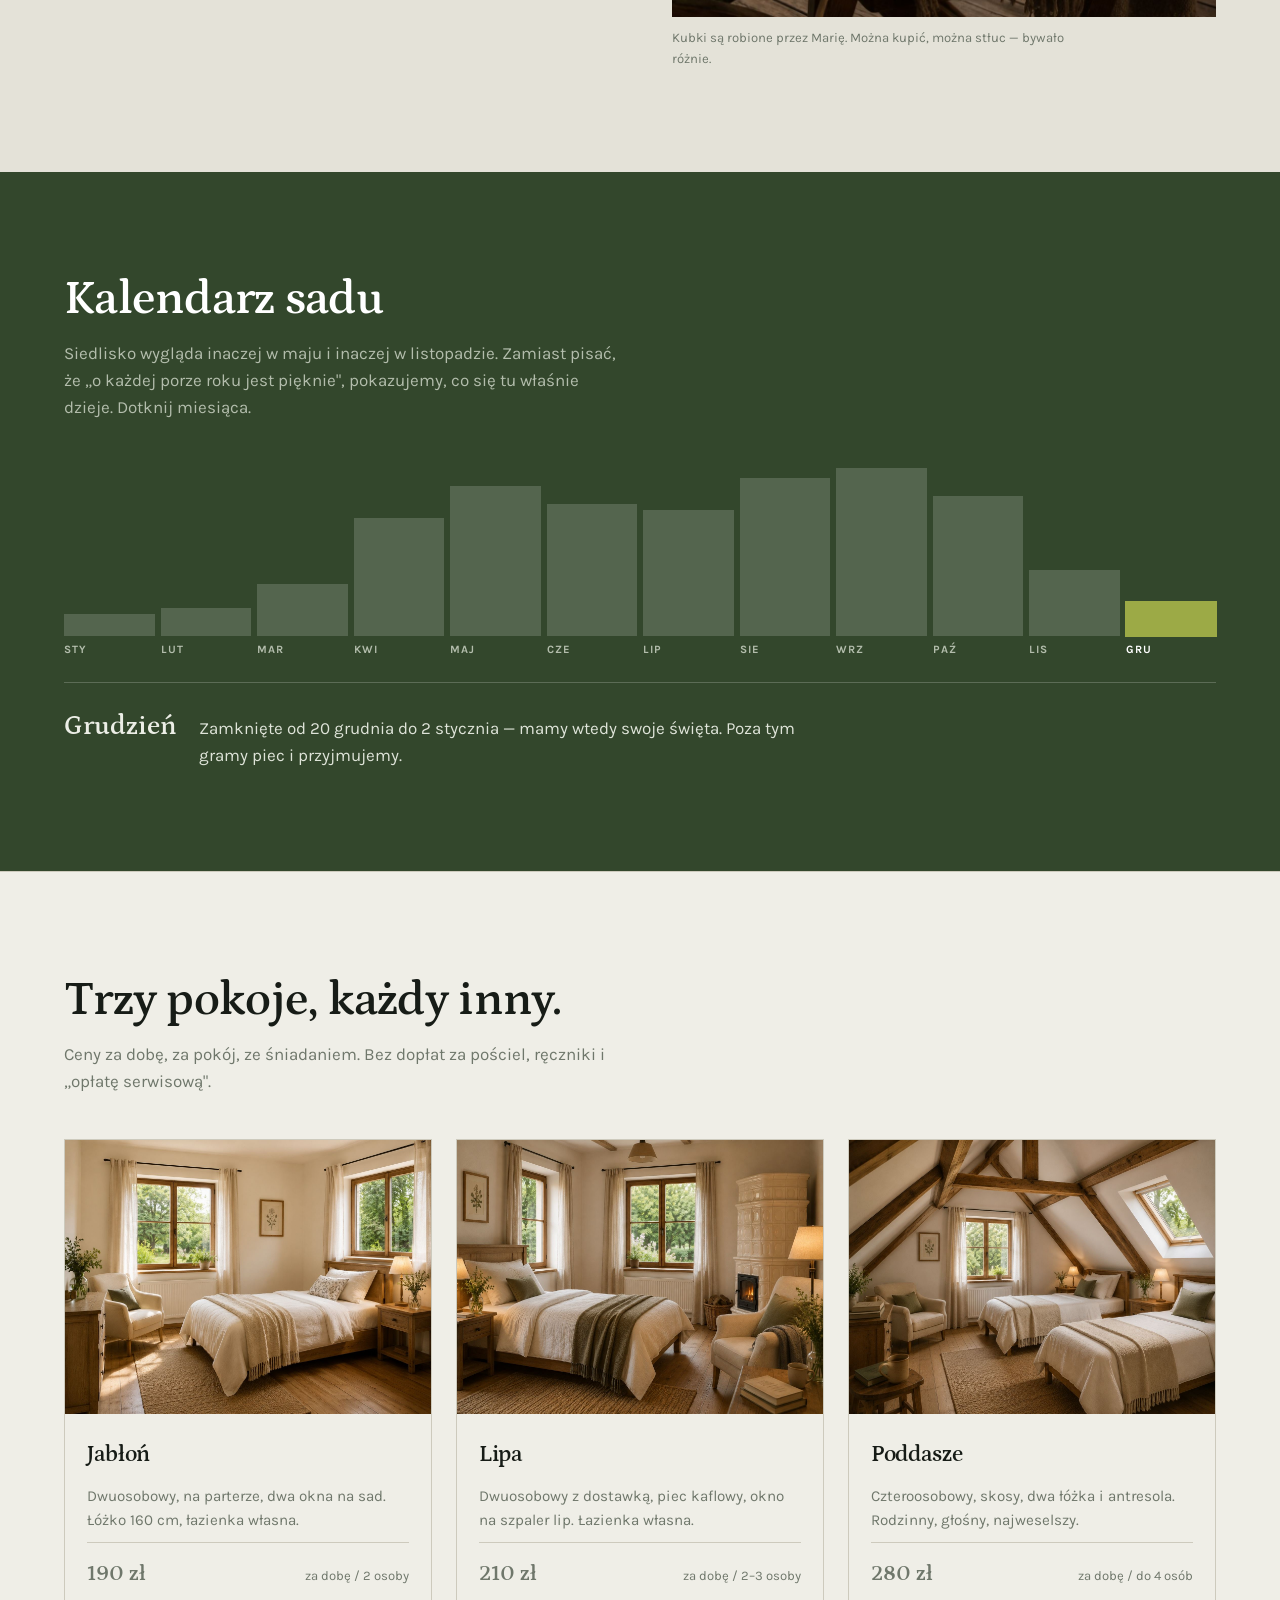
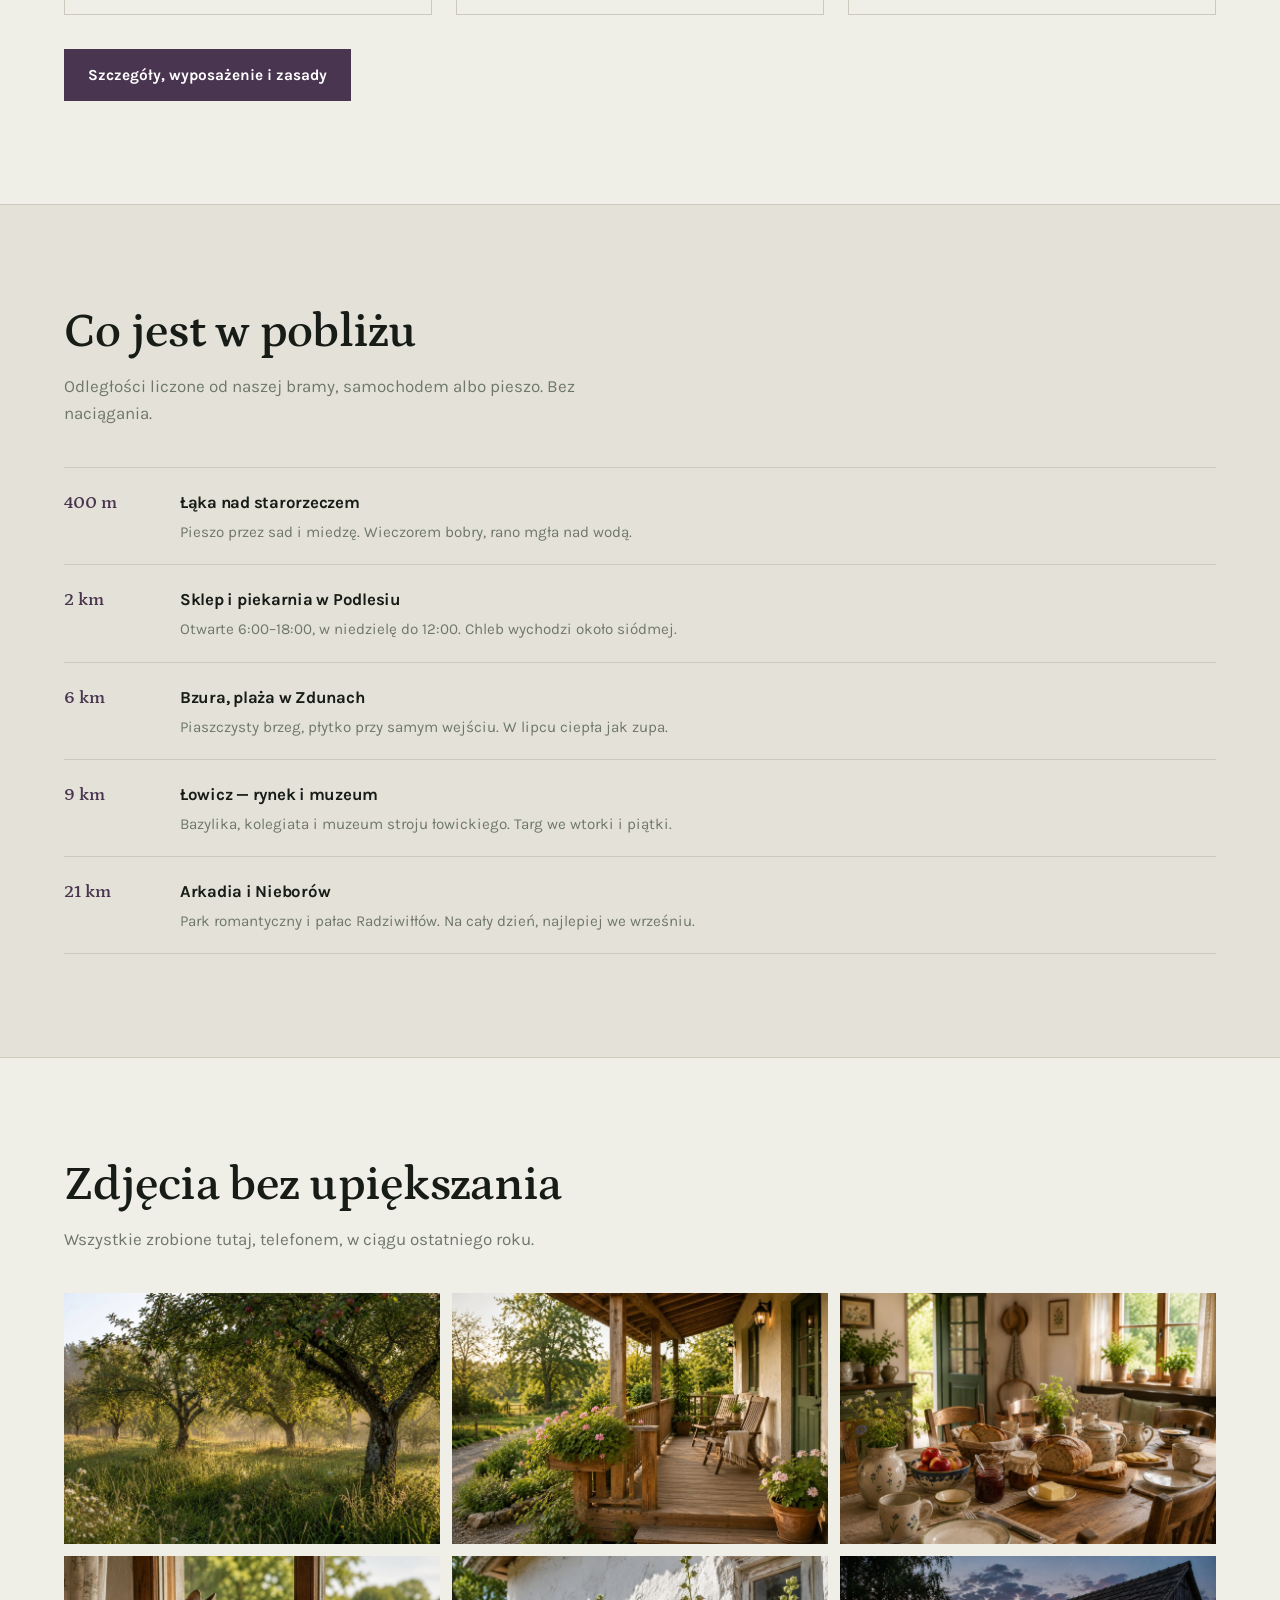
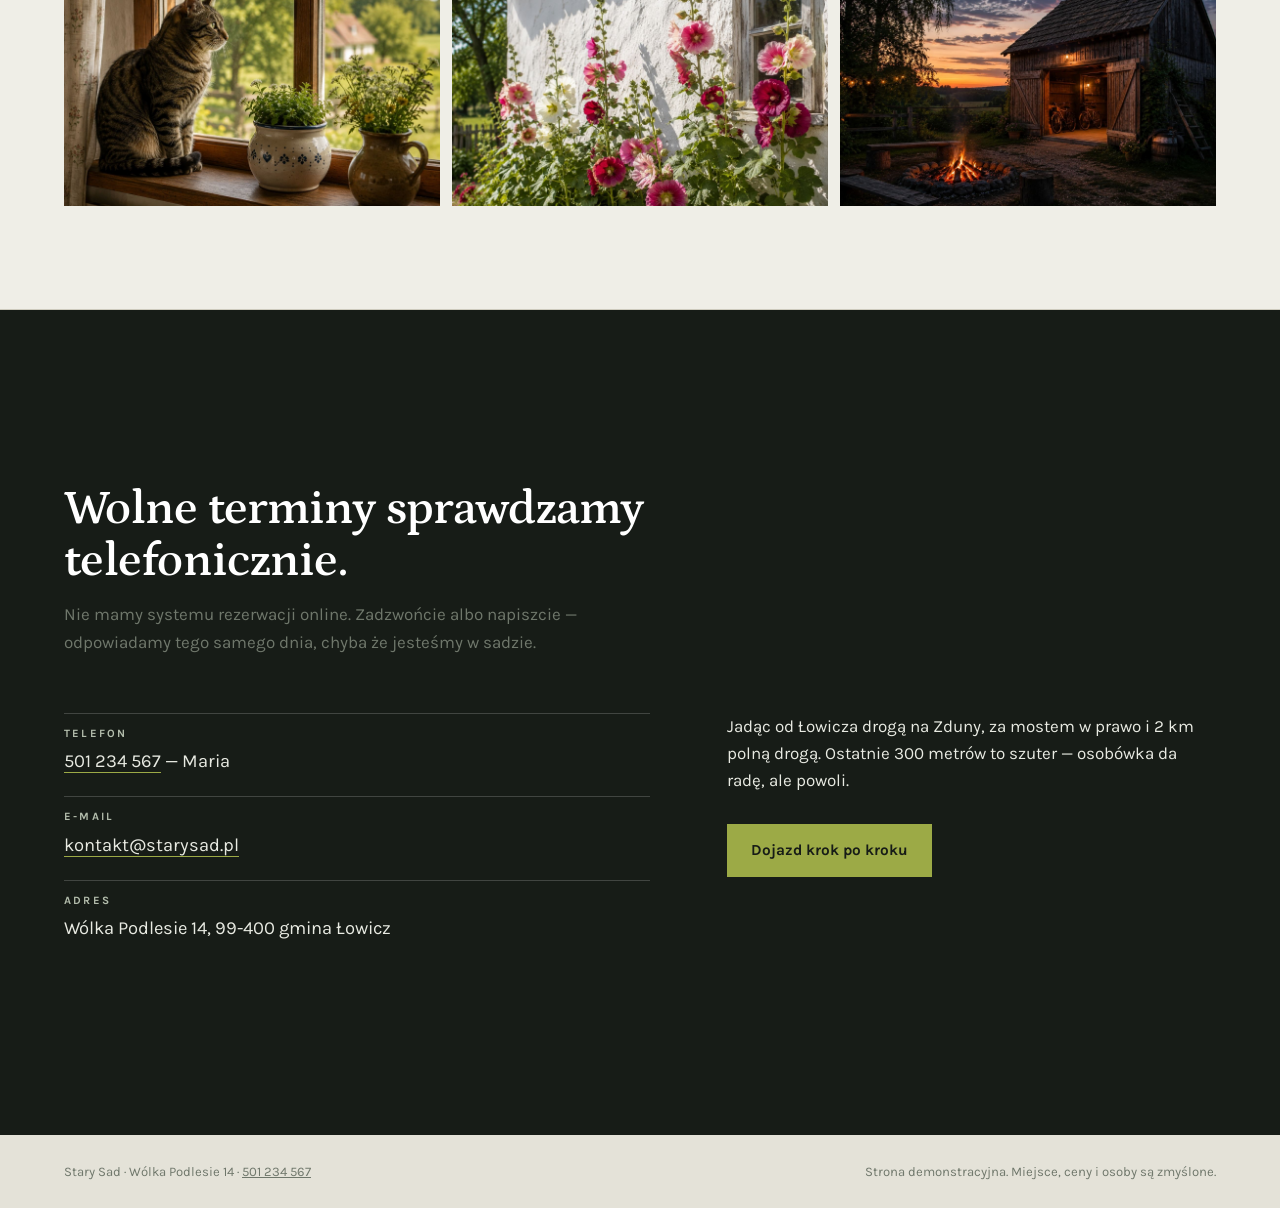
==== commit b4a9adf2: "Add files via upload" ====
--- a/index.html
+++ b/index.html
@@ -18,7 +18,7 @@
 <link rel="preconnect" href="https://fonts.gstatic.com" crossorigin>
 <link href="https://fonts.googleapis.com/css2?family=Karla:wght@400;700&family=Petrona:wght@500;600&display=swap" rel="stylesheet">
 <link rel="canonical" href="https://alexgreen-art.github.io/stary-sad/">
-<link rel="stylesheet" href="styl.css?v=2">
+<link rel="stylesheet" href="styl.css?v=7">
 </head>
 <body>
 
@@ -64,7 +64,7 @@
   <div class="owijka para" id="miejsce">
     <div>
       <h2 class="tytul">Sad posadził dziadek Marii w 1961 roku.</h2>
-      <p class="wstep">Sześćdziesiąt lat później część drzew jeszcze rodzi, część została dla ptaków. Dom stoi na skraju, między szpalerem lip a drogą, którą przejeżdżają cztery samochody dziennie.</p>
+      <p class="wstep">Dziś część drzew jeszcze rodzi, część została dla ptaków. Dom stoi na skraju, między szpalerem lip a drogą, którą przejeżdżają cztery samochody dziennie.</p>
       <p>Prowadzimy to we dwoje. Rano jest chleb, jajka od sąsiadki i dżem z tego, co akurat dojrzało. Reszta dnia należy do Was — możecie zniknąć w sadzie, pojechać nad Bzurę albo siedzieć na werandzie i nic nie robić. Nikt nie zapyta, czy się dobrze bawicie.</p>
       <p>Przyjmujemy maksymalnie osiem osób naraz. Psy tak, po wcześniejszym ustaleniu. Wi-Fi jest, zasięg bywa.</p>
     </div>
--- a/styl.css
+++ b/styl.css
@@ -31,7 +31,7 @@
 :focus-visible{outline:3px solid var(--sliwka);outline-offset:3px}
 
 .owijka{width:min(1180px,100% - var(--marg)*2);margin-inline:auto}
-[id]{scroll-margin-top:95px}
+[id]{scroll-margin-top:123px}
 
 /* ---------- nagłówek ---------- */
 .gora{
@@ -152,7 +152,7 @@
   justify-content:space-between;gap:16px;flex-wrap:wrap}
 
 /* ---------- podstrony ---------- */
-.naglowek-strony{padding:clamp(48px,7vw,86px) 0 0}
+.naglowek-strony{padding:48px 0 0}
 .naglowek-strony h1{font-size:clamp(2.2rem,5vw,3.8rem);line-height:1.05;max-width:18ch}
 .pokoj-duzy{display:grid;grid-template-columns:1fr 1fr;gap:clamp(28px,5vw,60px);
   align-items:center;padding:clamp(40px,6vw,72px) 0;border-bottom:1px solid var(--linia)}
@@ -175,11 +175,13 @@
   .pokoje{grid-template-columns:1fr;max-width:460px}
   .galeria{grid-template-columns:repeat(2,1fr)}
   .menu{display:none}
-  .menu-tel{display:flex;gap:20px;overflow-x:auto;font-size:.88rem;
-    padding:9px 0 11px;border-top:1px solid var(--linia)}
+  .menu-tel{display:flex;align-items:center;height:44px;gap:20px;overflow-x:auto;
+    font-size:.88rem;border-top:1px solid var(--linia)}
   .menu-tel a{text-decoration:none;color:var(--szept);white-space:nowrap;
     padding-bottom:3px;border-bottom:2px solid transparent}
   .menu-tel a[aria-current]{color:var(--atrament);border-bottom-color:var(--antonowka)}
+  [id]{scroll-margin-top:148px}
+  .naglowek-strony{padding-top:28px}
   .gora-rzad{justify-content:space-between}
   .telefon{margin-left:auto}
   .miesiace{grid-template-columns:repeat(6,1fr);row-gap:18px;min-height:0}
@@ -195,3 +197,10 @@
   html{scroll-behavior:auto}
   *{transition:none!important}
 }
+
+
+/* --- akcja przy pozycji oferty (27.09.2026) --- */
+.akcja{display:inline-block;margin-top:14px;white-space:nowrap;font-size:.8rem;font-weight:600;
+  letter-spacing:.02em;text-decoration:none;color:inherit;border:1px solid currentColor;
+  border-radius:999px;padding:8px 14px;opacity:.72;transition:opacity .15s}
+.akcja:hover,.akcja:focus-visible{opacity:1}
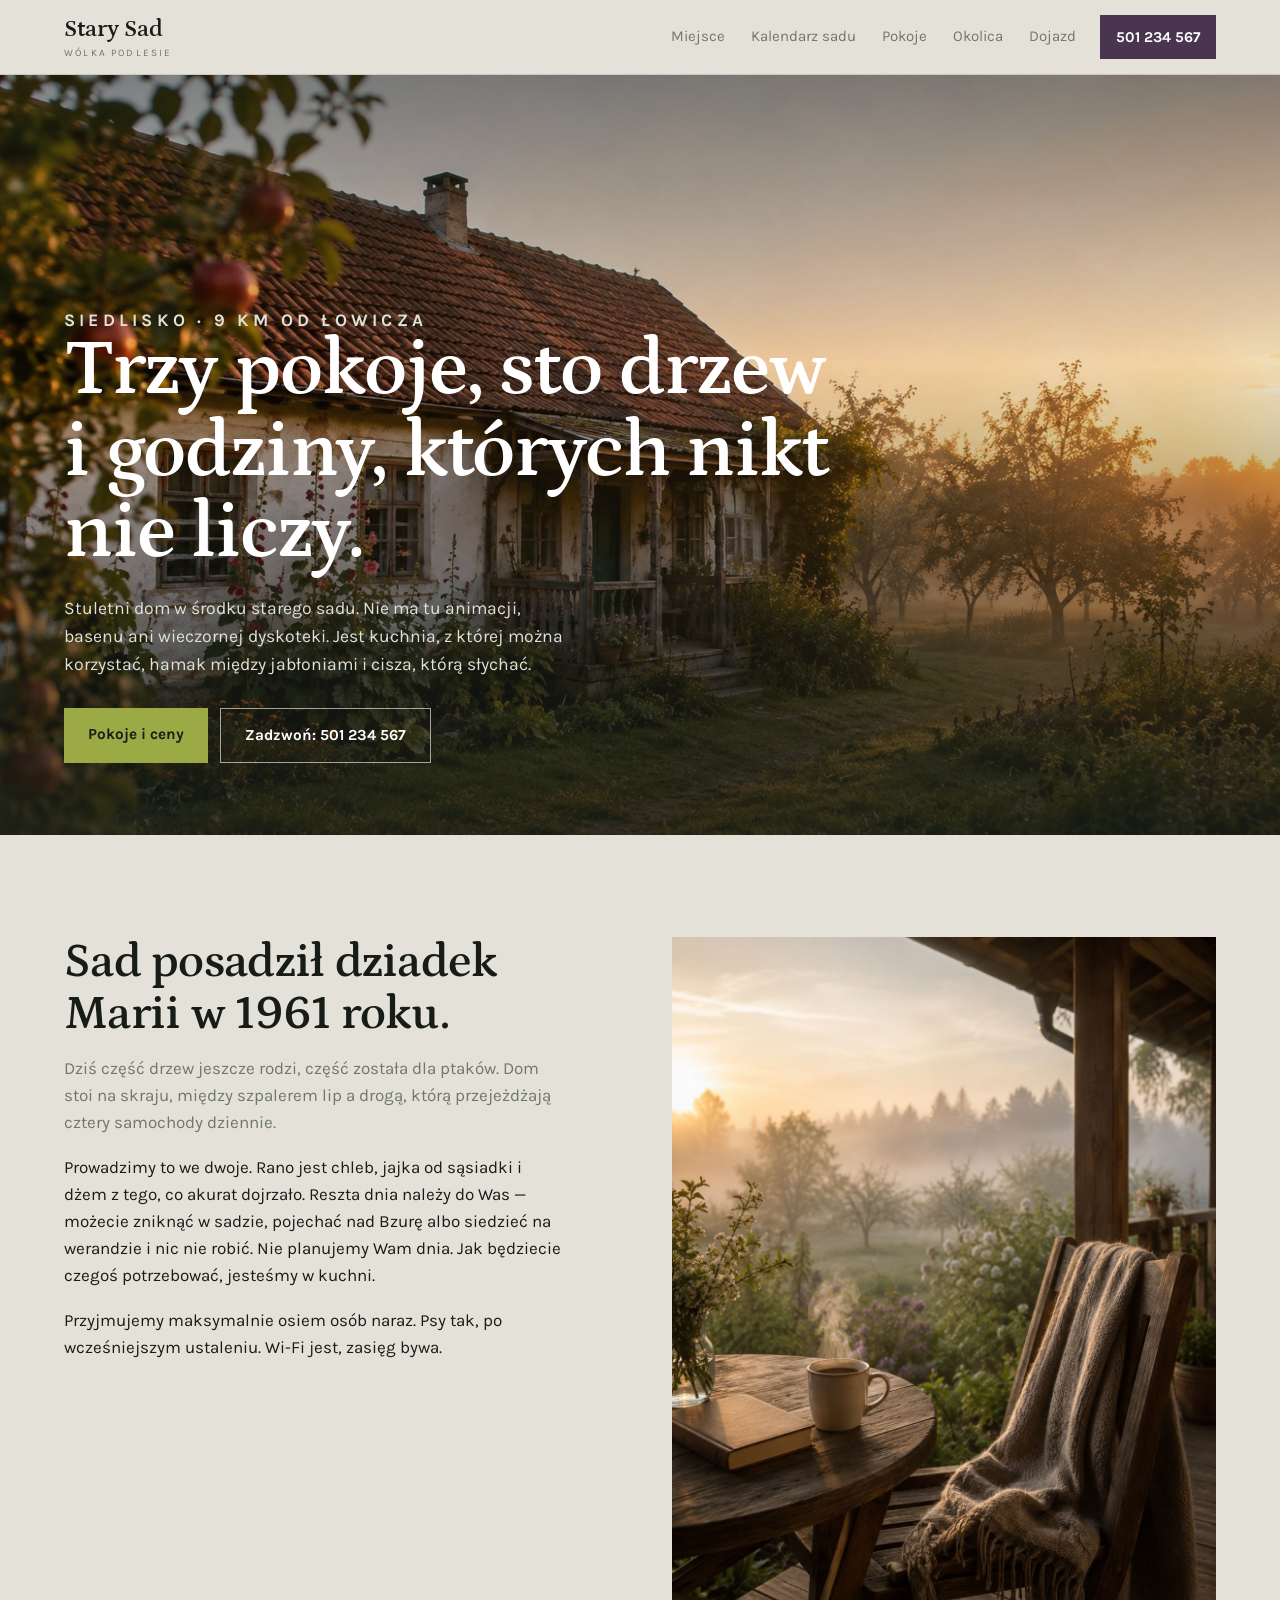
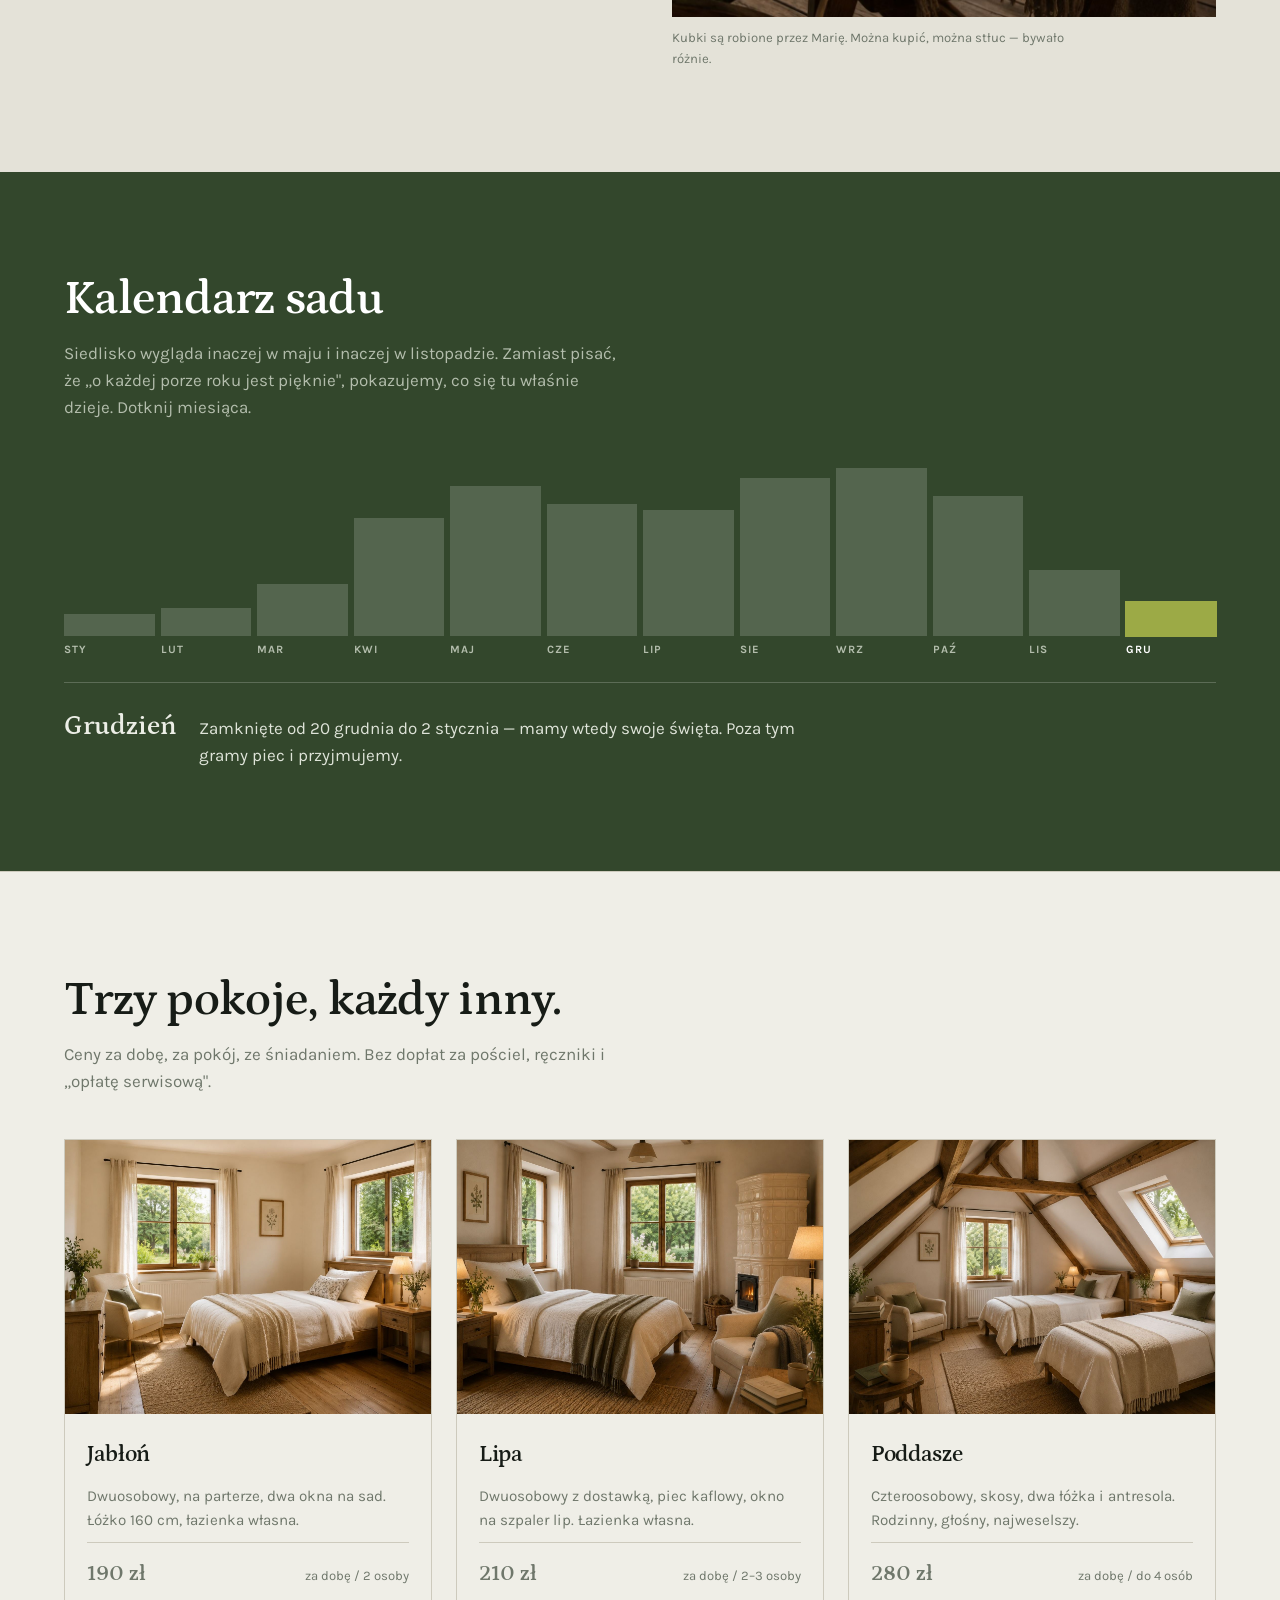
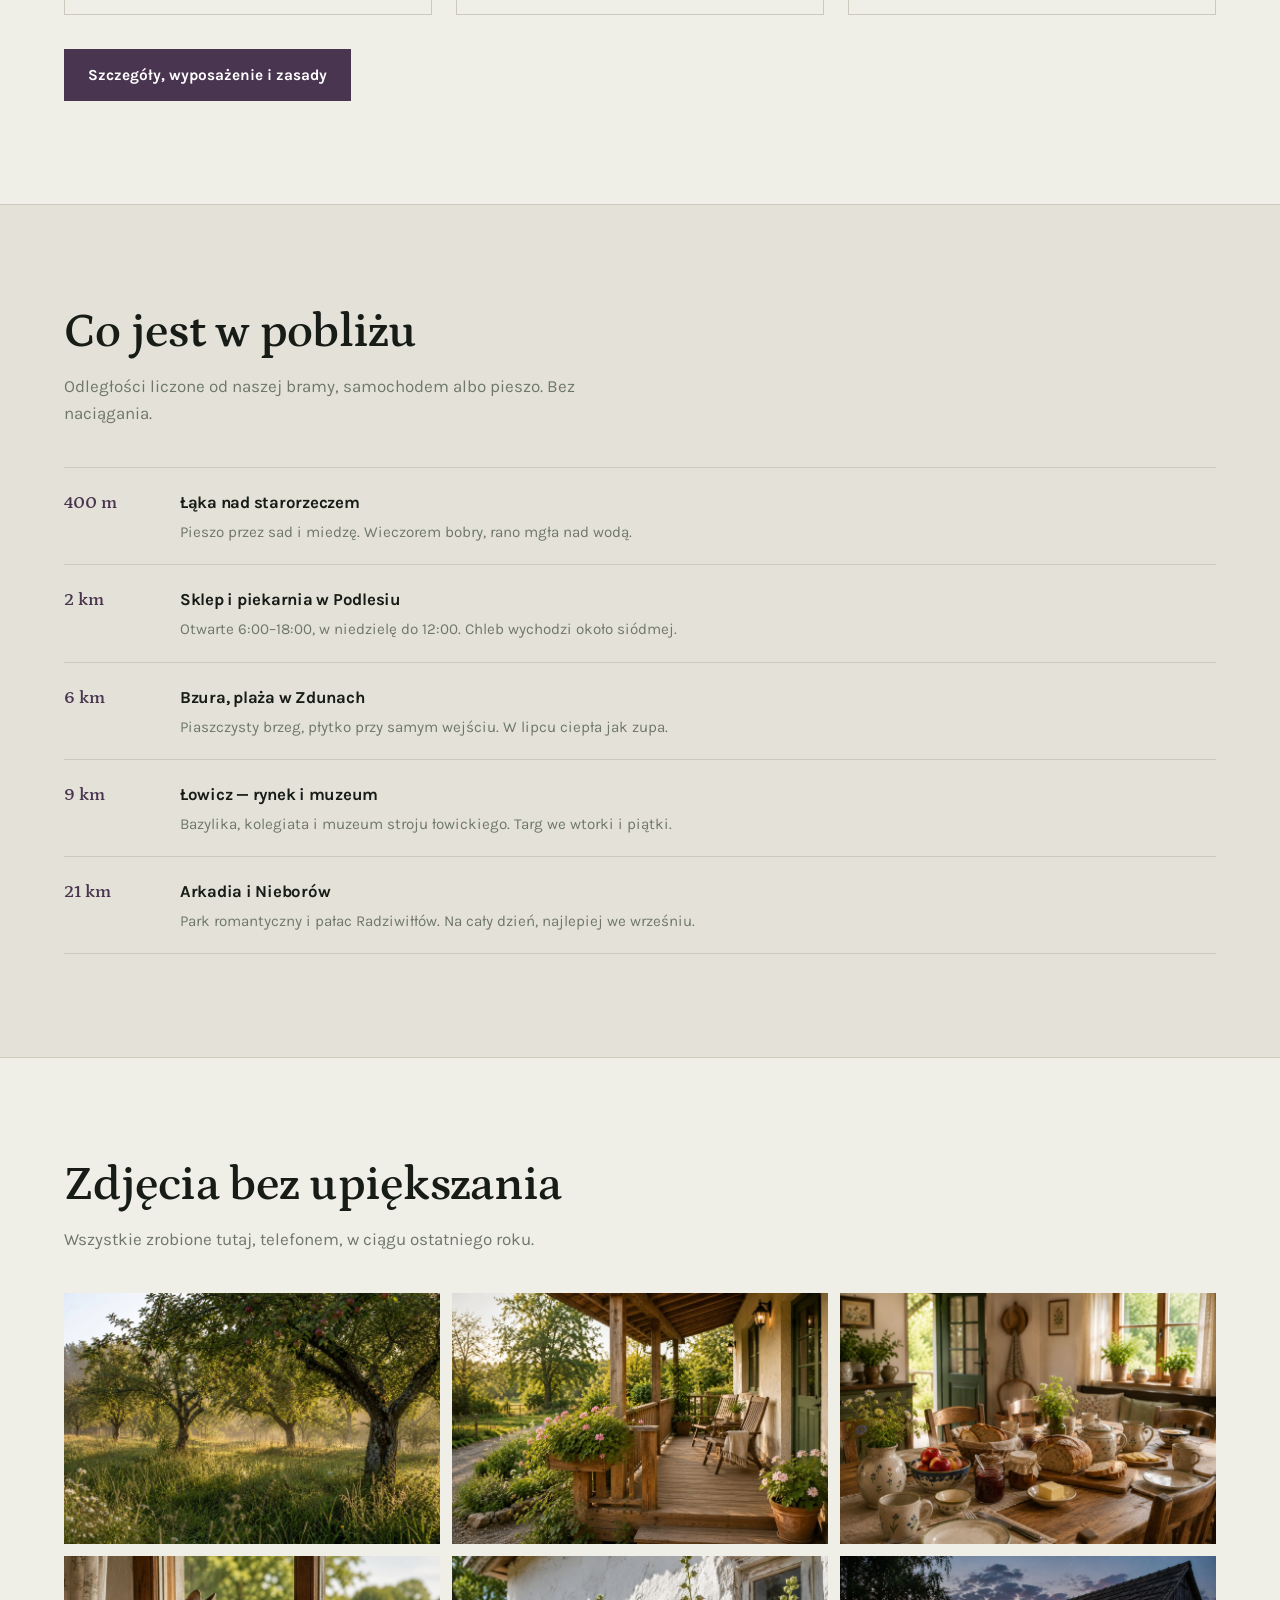
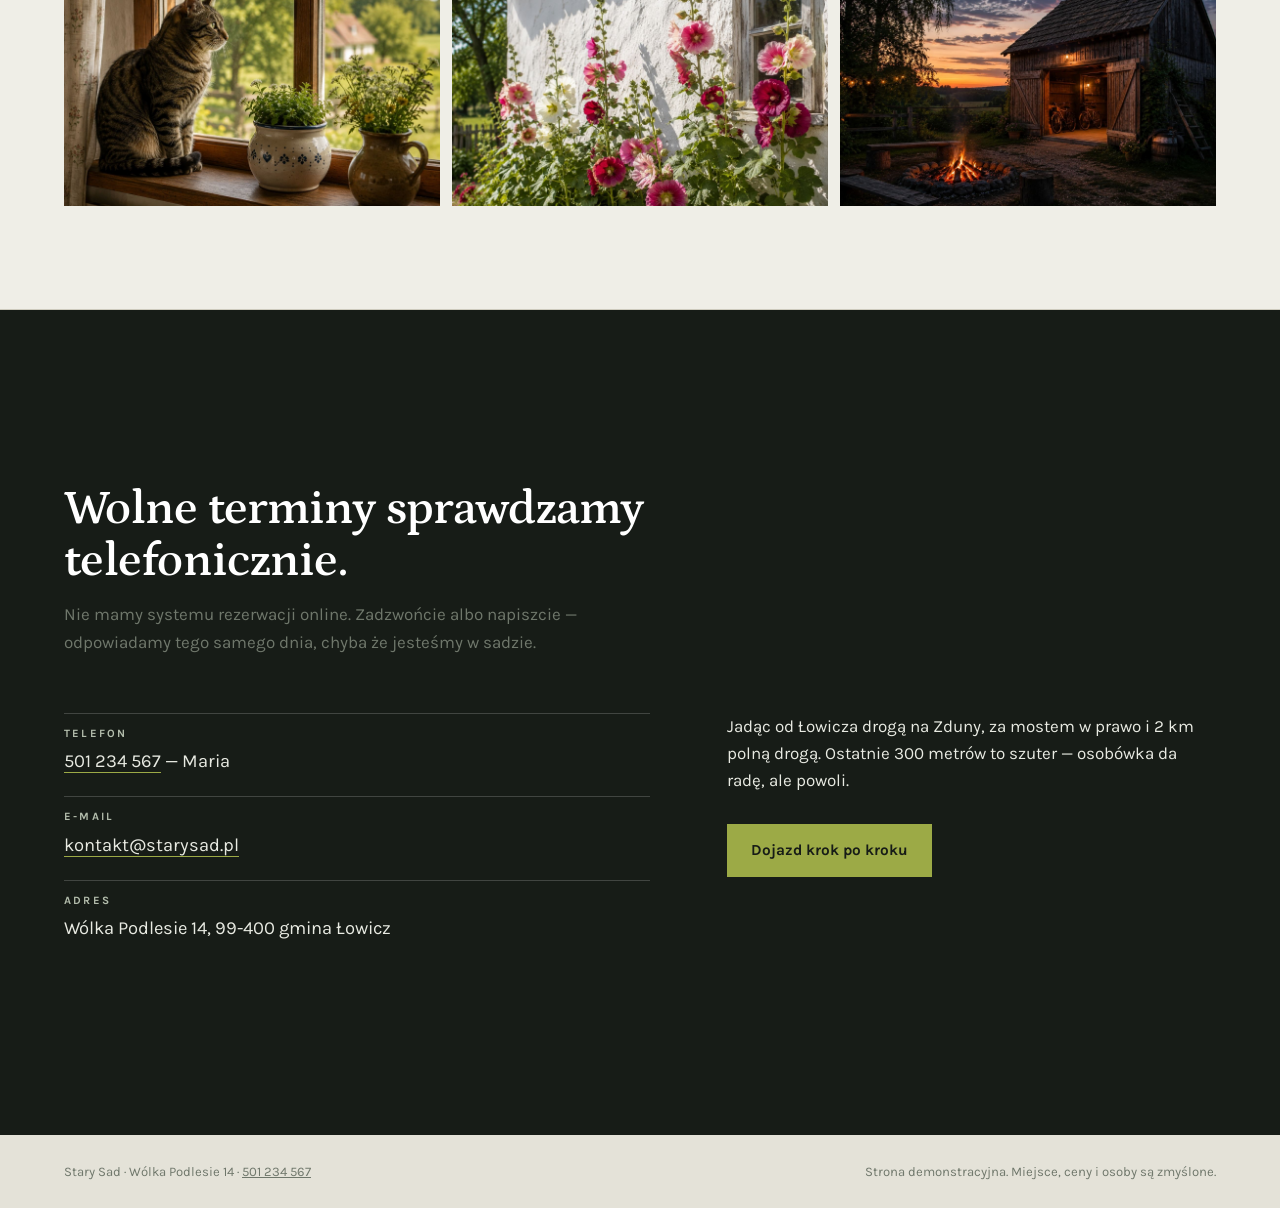
==== commit 036fb3d1: "Add files via upload" ====
--- a/index.html
+++ b/index.html
@@ -65,7 +65,7 @@
     <div>
       <h2 class="tytul">Sad posadził dziadek Marii w 1961 roku.</h2>
       <p class="wstep">Dziś część drzew jeszcze rodzi, część została dla ptaków. Dom stoi na skraju, między szpalerem lip a drogą, którą przejeżdżają cztery samochody dziennie.</p>
-      <p>Prowadzimy to we dwoje. Rano jest chleb, jajka od sąsiadki i dżem z tego, co akurat dojrzało. Reszta dnia należy do Was — możecie zniknąć w sadzie, pojechać nad Bzurę albo siedzieć na werandzie i nic nie robić. Nikt nie zapyta, czy się dobrze bawicie.</p>
+      <p>Prowadzimy to we dwoje. Rano jest chleb, jajka od sąsiadki i dżem z tego, co akurat dojrzało. Reszta dnia należy do Was — możecie zniknąć w sadzie, pojechać nad Bzurę albo siedzieć na werandzie i nic nie robić. Nie planujemy Wam dnia. Jak będziecie czegoś potrzebować, jesteśmy w kuchni.</p>
       <p>Przyjmujemy maksymalnie osiem osób naraz. Psy tak, po wcześniejszym ustaleniu. Wi-Fi jest, zasięg bywa.</p>
     </div>
     <div>
